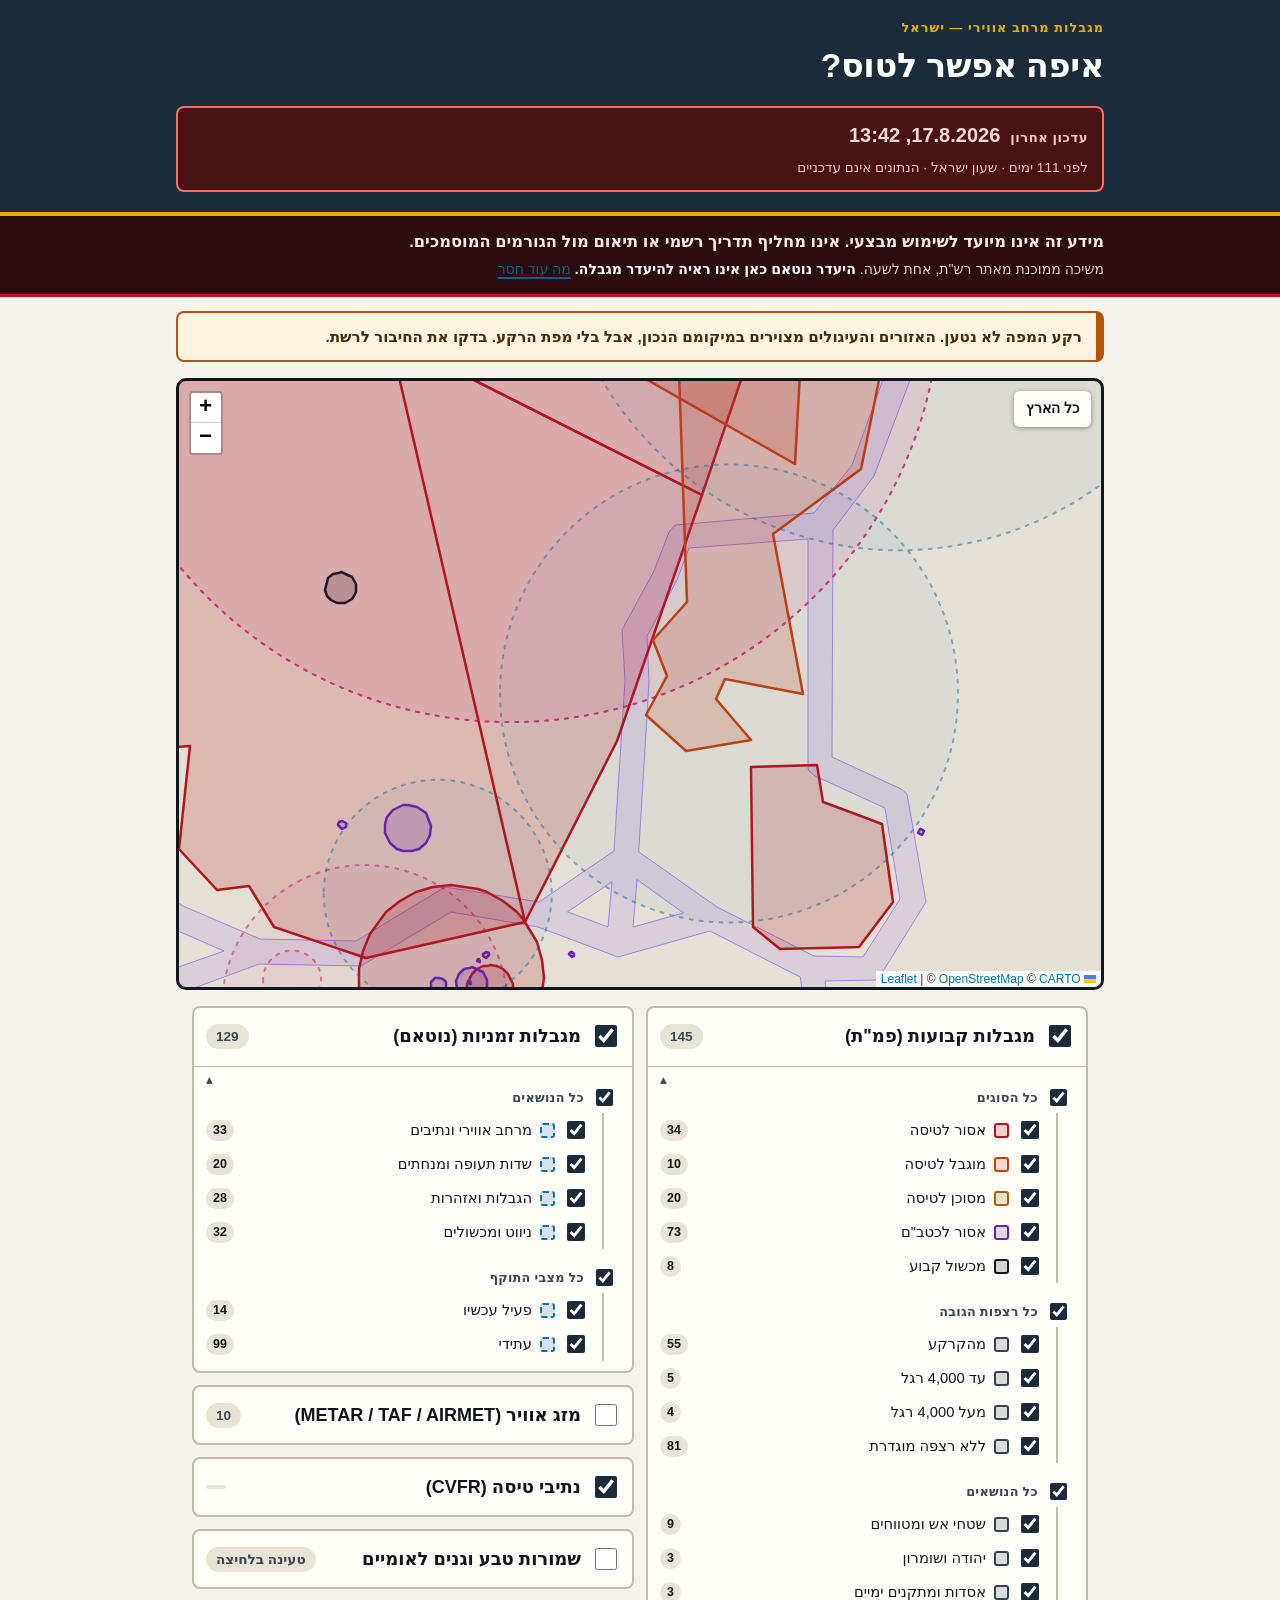
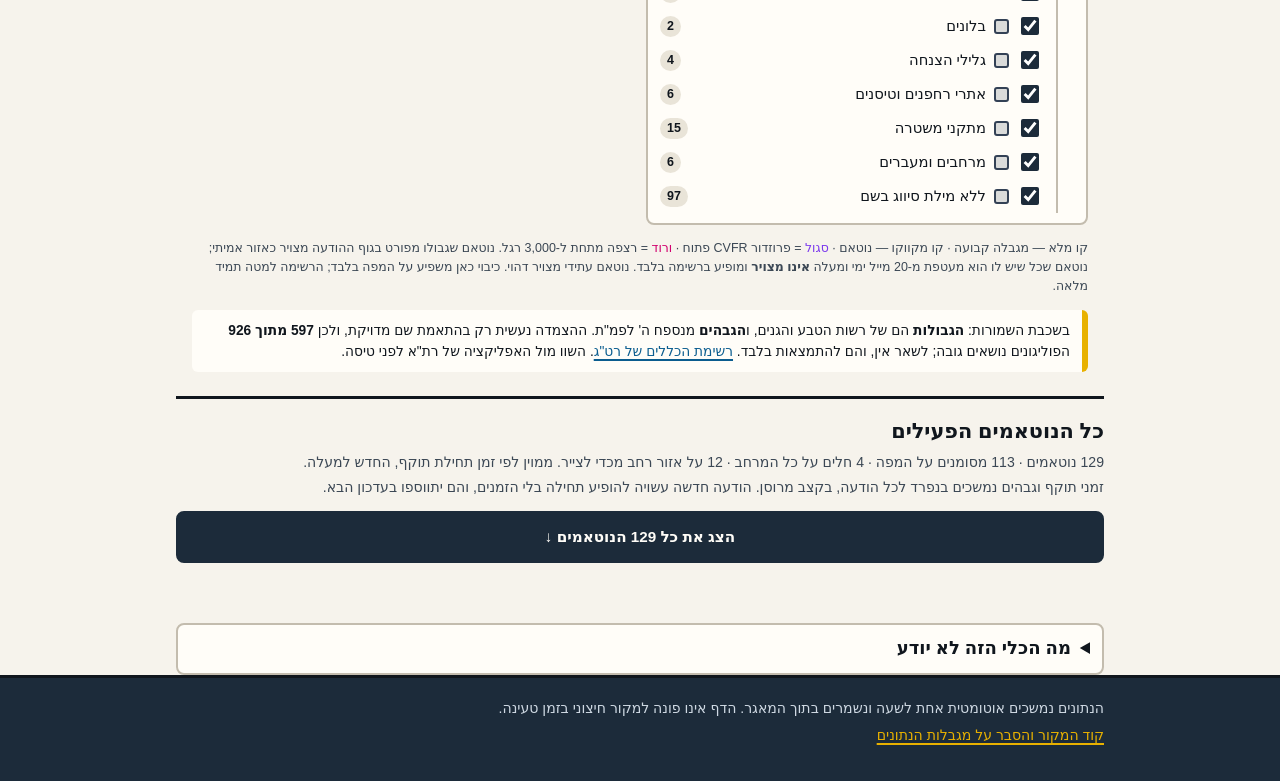
==== index.html @ 38a19cb6 "רשימות מקופלות, כותרת חדשה, ושני טורים מאוזנים בדסקטופ ## הרשימות מקופלות  129 כרטיסים דחפו את הערת " ====
<!DOCTYPE html>
<html lang="he" dir="rtl">
<head>
<meta charset="utf-8">
<meta name="viewport" content="width=device-width, initial-scale=1, viewport-fit=cover">
<meta name="description" content="מפת מגבלות מרחב אווירי בישראל — אזורים אסורים, מוגבלים ומסוכנים מתוך הפמ&quot;ת, ונוטאמים פעילים של מרחב תל אביב.">
<meta name="theme-color" content="#1c2b3a">
<title>מגבלות מרחב אווירי — ישראל</title>

<link rel="icon" href="data:image/svg+xml,%3Csvg xmlns='http://www.w3.org/2000/svg' viewBox='0 0 32 32'%3E%3Crect width='32' height='32' rx='6' fill='%231c2b3a'/%3E%3Ccircle cx='16' cy='16' r='9' fill='none' stroke='%23e8b100' stroke-width='2.5' stroke-dasharray='4 3'/%3E%3Ccircle cx='16' cy='16' r='2.5' fill='%23e8b100'/%3E%3C/svg%3E">

<!-- Leaflet מגיע מתוך המאגר ולא מ-CDN: כלי שדה לא צריך תלות ברשת צד־שלישי. -->
<link rel="stylesheet" href="assets/vendor/leaflet/leaflet.css">
<link rel="stylesheet" href="assets/style.css">
</head>
<body>

<header class="masthead">
  <div class="wrap">
    <p class="eyebrow">מגבלות מרחב אווירי — ישראל</p>
    <h1>איפה אפשר לטוס?</h1>

    <!-- חותמת הזמן היא הדבר הראשון שצריך להיקלט. אם היא ישנה, כל השאר חשוד. -->
    <div id="freshness" class="freshness freshness--loading" role="status" aria-live="polite">
      <span class="freshness__label">עדכון אחרון</span>
      <strong class="freshness__value" id="freshness-value">טוען…</strong>
      <span class="freshness__note" id="freshness-note"></span>
    </div>
  </div>
</header>

<!-- באנר NFOU — קבוע, לא נסגר, לא מתקפל. -->
<aside class="nfou" role="note">
  <div class="wrap">
    <p class="nfou__main">מידע זה אינו מיועד לשימוש מבצעי. אינו מחליף תדריך רשמי או תיאום מול הגורמים המוסמכים.</p>
    <!--
      הנוסח הקודם אמר "מקור צד־שלישי לא רשמי" ו"פעילות מקומית אינה
      מופצת בערוץ הבינלאומי". שניהם היו נכונים כשהמשיכה הייתה מאגרגטור
      זר, וכבר אינם: המקור הוא אתר המידע התעופתי של רש"ת עצמה, וההודעות
      המקומיות (סדרה C) הן רוב הפיד — 82 מתוך 128, כולל בועות מיקרולייט
      וכדורים פורחים. אזהרה שמתארת מצב שאינו קיים שוחקת את האמון בשאר.
      מה שנשאר נכון כתוב למטה, והמשפט האחרון חשוב מכולם.
    -->
    <p class="nfou__sub">משיכה ממוכנת מאתר רש"ת, אחת לשעה. <strong>היעדר נוטאם כאן אינו ראיה להיעדר מגבלה.</strong> <a href="#limits">מה עוד חסר</a></p>
  </div>
</aside>

<div id="alerts" class="wrap" role="alert"></div>

<main>
  <section class="map-section" aria-label="מפה">
    <div id="map"></div>

    <div class="map-tools wrap">
      <!--
        לוח בקרה בשתי רמות. הגרסה הקודמת שמה את מתגי השכבות בצד אחד
        ואת תגיות הסינון בצד שני, ושתיהן דיברו על אותם נתונים בלי
        לומר מי שייך למי. כאן כל שכבה היא קופסה שמכילה את הסינון
        שלה: מכבים שכבה שלמה בשורת הכותרת, או נכנסים פנימה ומדייקים.

        **הרשימה שמתחת למפה אינה מסוננת לעולם** — שום דבר כאן אינו
        מסתיר מידע, רק את ציורו על המפה.
      -->
      <div class="controls" id="controls" aria-label="שכבות וסינון"></div>

      <!--
        פער ידוע, ובכוונה כתוב על הדף ולא רק ב-README: האפליקציה של רת"א
        מציגה גם שמורות טבע וגנים לאומיים, והמפה כאן לא. הסיבה אינה
        שהם נשכחו — נספח ה' של פרק א-17 מונה אותם בשמם אבל **בלי שום
        קואורדינטה**, והפמ"ת מפנה לשכבות נפרדות של רט"ג ורת"א. לצייר
        אותם מהזיכרון היה אומר להמציא גבולות, וזה מסוכן יותר מלהודות
        שהם חסרים.
      -->
      <p class="gap-note">
        בשכבת השמורות: <strong>הגבולות</strong> הם של רשות הטבע והגנים,
        ו<strong>הגבהים</strong> מנספח ה' לפמ"ת. ההצמדה נעשית רק בהתאמת
        שם מדויקת, ולכן <strong>597 מתוך 926</strong> הפוליגונים נושאים
        גובה; לשאר אין, והם להתמצאות בלבד.
        <a href="data/ratag-terms.md">רשימת הכללים של רט"ג</a>.
        השוו מול האפליקציה של רת"א לפני טיסה.
      </p>
    </div>
  </section>

  <section class="wx-section wrap" id="weather-section" aria-labelledby="weather-heading" hidden>
    <div class="list-head">
      <h2 id="weather-heading">מזג אוויר</h2>
      <p class="list-sub" id="weather-sub"></p>
    </div>
    <details class="fold">
      <summary class="fold__button" id="weather-fold">הצג את כל הדיווחים</summary>
      <ul class="wx-list" id="weather-list"></ul>
    </details>
  </section>

  <section class="list-section wrap" aria-labelledby="list-heading">
    <div class="list-head">
      <h2 id="list-heading">כל הנוטאמים הפעילים</h2>
      <p class="list-sub" id="list-sub">כולל נוטאמים ללא מיקום גיאוגרפי. ממוין לפי זמן תחילת תוקף, החדש למעלה.</p>
      <!--
        זמני התוקף אינם ברשימה של רש"ת — הם נפתחים בכפתור ה-`+`, וזו
        בקשה נפרדת לכל הודעה. המשיכה עושה אותה בקצב מרוסן ושומרת מטמון,
        ולכן הודעה חדשה עשויה להופיע כמה שעות בלי זמנים. עדיף לומר את
        זה מאשר להשאיר "לא פורסם" מסתורי.
      -->
      <p class="list-sub">
        זמני תוקף וגבהים נמשכים בנפרד לכל הודעה, בקצב מרוסן. הודעה
        חדשה עשויה להופיע תחילה בלי הזמנים, והם יתווספו בעדכון הבא.
      </p>
    </div>
    <!--
      הרשימה מקופלת מאחורי כפתור אחד. היא עדיין **מלאה תמיד** — שום
      דבר כאן אינו מסנן — אבל 129 כרטיסים פתוחים דחפו את כל השאר
      אל מחוץ למסך.

      הכפתור נושא את המספר המלא בכוונה. "הצג עוד" לא היה אומר כמה
      יש, ומי שרואה שניים־שלושה עלול להסיק שזה הכול. במפת בטיחות
      זו בדיוק ההנחה המסוכנת.
    -->
    <details class="fold">
      <summary class="fold__button" id="notam-fold">הצג את כל הנוטאמים</summary>
      <ol class="notam-list" id="notam-list"></ol>
    </details>
  </section>
</main>

<!--
  הפירוט המלא של מגבלות הכלי. היה בבאנר עצמו והיה ארוך מדי — פסקה
  שאיש לא קורא אינה אזהרה. הבאנר נושא עכשיו את המשפט האחד שאסור
  לפספס, וכל השאר כאן, במרחק לחיצה.
-->
<section class="limits wrap" id="limits" aria-labelledby="limits-heading">
  <details>
    <summary id="limits-heading">מה הכלי הזה לא יודע</summary>
    <ul>
      <li><strong>המקור.</strong> אתר המידע התעופתי של רשות שדות התעופה. משיכה ממוכנת של דף אינטרנט, לא ממשק נתונים מוסמך ולא שירות תדריך.</li>
      <li><strong>הקצב.</strong> אחת לשעה. הודעה שפורסמה זה עתה עוד לא כאן.</li>
      <li><strong>שלמות ההודעה.</strong> זמני התוקף והגבהים נפתחים בבקשה נפרדת לכל הודעה ונמשכים בקצב מרוסן, ולכן הודעה חדשה עשויה להופיע תחילה בלי הזמנים.</li>
      <li><strong>מה שאינו נוטאם.</strong> לא כל מגבלה בשטח מתפרסמת כנוטאם — יש תיאומים מקומיים, פעילות צבאית והסדרים זמניים שאינם עוברים בערוץ הזה כלל.</li>
      <li><strong>מה שאינו מצויר.</strong> נוטאם שיש לו רק מעטפת רחבה, ונוטאם שחל על כל המרחב, אינם מצוירים על המפה. הם מופיעים ברשימה שמתחת, והיא מלאה תמיד.</li>
      <li><strong>שכבת הפמ"ת.</strong> תצלום של פרק א-17 בגרסה שחולצה, לא הזנה חיה.</li>
    </ul>
  </details>
</section>

<footer class="site-footer">
  <div class="wrap">
    <p>הנתונים נמשכים אוטומטית אחת לשעה ונשמרים בתוך המאגר. הדף אינו פונה למקור חיצוני בזמן טעינה.</p>
    <p><a href="https://github.com/nadaval56/airspace">קוד המקור והסבר על מגבלות הנתונים</a></p>
  </div>
</footer>

<script src="assets/vendor/leaflet/leaflet.js"></script>
<script src="assets/app.js"></script>
</body>
</html>
---- assets/vendor/leaflet/leaflet.css ----
/* required styles */

.leaflet-pane,
.leaflet-tile,
.leaflet-marker-icon,
.leaflet-marker-shadow,
.leaflet-tile-container,
.leaflet-pane > svg,
.leaflet-pane > canvas,
.leaflet-zoom-box,
.leaflet-image-layer,
.leaflet-layer {
	position: absolute;
	left: 0;
	top: 0;
	}
.leaflet-container {
	overflow: hidden;
	}
.leaflet-tile,
.leaflet-marker-icon,
.leaflet-marker-shadow {
	-webkit-user-select: none;
	   -moz-user-select: none;
	        user-select: none;
	  -webkit-user-drag: none;
	}
/* Prevents IE11 from highlighting tiles in blue */
.leaflet-tile::selection {
	background: transparent;
}
/* Safari renders non-retina tile on retina better with this, but Chrome is worse */
.leaflet-safari .leaflet-tile {
	image-rendering: -webkit-optimize-contrast;
	}
/* hack that prevents hw layers "stretching" when loading new tiles */
.leaflet-safari .leaflet-tile-container {
	width: 1600px;
	height: 1600px;
	-webkit-transform-origin: 0 0;
	}
.leaflet-marker-icon,
.leaflet-marker-shadow {
	display: block;
	}
/* .leaflet-container svg: reset svg max-width decleration shipped in Joomla! (joomla.org) 3.x */
/* .leaflet-container img: map is broken in FF if you have max-width: 100% on tiles */
.leaflet-container .leaflet-overlay-pane svg {
	max-width: none !important;
	max-height: none !important;
	}
.leaflet-container .leaflet-marker-pane img,
.leaflet-container .leaflet-shadow-pane img,
.leaflet-container .leaflet-tile-pane img,
.leaflet-container img.leaflet-image-layer,
.leaflet-container .leaflet-tile {
	max-width: none !important;
	max-height: none !important;
	width: auto;
	padding: 0;
	}

.leaflet-container img.leaflet-tile {
	/* See: https://bugs.chromium.org/p/chromium/issues/detail?id=600120 */
	mix-blend-mode: plus-lighter;
}

.leaflet-container.leaflet-touch-zoom {
	-ms-touch-action: pan-x pan-y;
	touch-action: pan-x pan-y;
	}
.leaflet-container.leaflet-touch-drag {
	-ms-touch-action: pinch-zoom;
	/* Fallback for FF which doesn't support pinch-zoom */
	touch-action: none;
	touch-action: pinch-zoom;
}
.leaflet-container.leaflet-touch-drag.leaflet-touch-zoom {
	-ms-touch-action: none;
	touch-action: none;
}
.leaflet-container {
	-webkit-tap-highlight-color: transparent;
}
.leaflet-container a {
	-webkit-tap-highlight-color: rgba(51, 181, 229, 0.4);
}
.leaflet-tile {
	filter: inherit;
	visibility: hidden;
	}
.leaflet-tile-loaded {
	visibility: inherit;
	}
.leaflet-zoom-box {
	width: 0;
	height: 0;
	-moz-box-sizing: border-box;
	     box-sizing: border-box;
	z-index: 800;
	}
/* workaround for https://bugzilla.mozilla.org/show_bug.cgi?id=888319 */
.leaflet-overlay-pane svg {
	-moz-user-select: none;
	}

.leaflet-pane         { z-index: 400; }

.leaflet-tile-pane    { z-index: 200; }
.leaflet-overlay-pane { z-index: 400; }
.leaflet-shadow-pane  { z-index: 500; }
.leaflet-marker-pane  { z-index: 600; }
.leaflet-tooltip-pane   { z-index: 650; }
.leaflet-popup-pane   { z-index: 700; }

.leaflet-map-pane canvas { z-index: 100; }
.leaflet-map-pane svg    { z-index: 200; }

.leaflet-vml-shape {
	width: 1px;
	height: 1px;
	}
.lvml {
	behavior: url(#default#VML);
	display: inline-block;
	position: absolute;
	}


/* control positioning */

.leaflet-control {
	position: relative;
	z-index: 800;
	pointer-events: visiblePainted; /* IE 9-10 doesn't have auto */
	pointer-events: auto;
	}
.leaflet-top,
.leaflet-bottom {
	position: absolute;
	z-index: 1000;
	pointer-events: none;
	}
.leaflet-top {
	top: 0;
	}
.leaflet-right {
	right: 0;
	}
.leaflet-bottom {
	bottom: 0;
	}
.leaflet-left {
	left: 0;
	}
.leaflet-control {
	float: left;
	clear: both;
	}
.leaflet-right .leaflet-control {
	float: right;
	}
.leaflet-top .leaflet-control {
	margin-top: 10px;
	}
.leaflet-bottom .leaflet-control {
	margin-bottom: 10px;
	}
.leaflet-left .leaflet-control {
	margin-left: 10px;
	}
.leaflet-right .leaflet-control {
	margin-right: 10px;
	}


/* zoom and fade animations */

.leaflet-fade-anim .leaflet-popup {
	opacity: 0;
	-webkit-transition: opacity 0.2s linear;
	   -moz-transition: opacity 0.2s linear;
	        transition: opacity 0.2s linear;
	}
.leaflet-fade-anim .leaflet-map-pane .leaflet-popup {
	opacity: 1;
	}
.leaflet-zoom-animated {
	-webkit-transform-origin: 0 0;
	    -ms-transform-origin: 0 0;
	        transform-origin: 0 0;
	}
svg.leaflet-zoom-animated {
	will-change: transform;
}

.leaflet-zoom-anim .leaflet-zoom-animated {
	-webkit-transition: -webkit-transform 0.25s cubic-bezier(0,0,0.25,1);
	   -moz-transition:    -moz-transform 0.25s cubic-bezier(0,0,0.25,1);
	        transition:         transform 0.25s cubic-bezier(0,0,0.25,1);
	}
.leaflet-zoom-anim .leaflet-tile,
.leaflet-pan-anim .leaflet-tile {
	-webkit-transition: none;
	   -moz-transition: none;
	        transition: none;
	}

.leaflet-zoom-anim .leaflet-zoom-hide {
	visibility: hidden;
	}


/* cursors */

.leaflet-interactive {
	cursor: pointer;
	}
.leaflet-grab {
	cursor: -webkit-grab;
	cursor:    -moz-grab;
	cursor:         grab;
	}
.leaflet-crosshair,
.leaflet-crosshair .leaflet-interactive {
	cursor: crosshair;
	}
.leaflet-popup-pane,
.leaflet-control {
	cursor: auto;
	}
.leaflet-dragging .leaflet-grab,
.leaflet-dragging .leaflet-grab .leaflet-interactive,
.leaflet-dragging .leaflet-marker-draggable {
	cursor: move;
	cursor: -webkit-grabbing;
	cursor:    -moz-grabbing;
	cursor:         grabbing;
	}

/* marker & overlays interactivity */
.leaflet-marker-icon,
.leaflet-marker-shadow,
.leaflet-image-layer,
.leaflet-pane > svg path,
.leaflet-tile-container {
	pointer-events: none;
	}

.leaflet-marker-icon.leaflet-interactive,
.leaflet-image-layer.leaflet-interactive,
.leaflet-pane > svg path.leaflet-interactive,
svg.leaflet-image-layer.leaflet-interactive path {
	pointer-events: visiblePainted; /* IE 9-10 doesn't have auto */
	pointer-events: auto;
	}

/* visual tweaks */

.leaflet-container {
	background: #ddd;
	outline-offset: 1px;
	}
.leaflet-container a {
	color: #0078A8;
	}
.leaflet-zoom-box {
	border: 2px dotted #38f;
	background: rgba(255,255,255,0.5);
	}


/* general typography */
.leaflet-container {
	font-family: "Helvetica Neue", Arial, Helvetica, sans-serif;
	font-size: 12px;
	font-size: 0.75rem;
	line-height: 1.5;
	}


/* general toolbar styles */

.leaflet-bar {
	box-shadow: 0 1px 5px rgba(0,0,0,0.65);
	border-radius: 4px;
	}
.leaflet-bar a {
	background-color: #fff;
	border-bottom: 1px solid #ccc;
	width: 26px;
	height: 26px;
	line-height: 26px;
	display: block;
	text-align: center;
	text-decoration: none;
	color: black;
	}
.leaflet-bar a,
.leaflet-control-layers-toggle {
	background-position: 50% 50%;
	background-repeat: no-repeat;
	display: block;
	}
.leaflet-bar a:hover,
.leaflet-bar a:focus {
	background-color: #f4f4f4;
	}
.leaflet-bar a:first-child {
	border-top-left-radius: 4px;
	border-top-right-radius: 4px;
	}
.leaflet-bar a:last-child {
	border-bottom-left-radius: 4px;
	border-bottom-right-radius: 4px;
	border-bottom: none;
	}
.leaflet-bar a.leaflet-disabled {
	cursor: default;
	background-color: #f4f4f4;
	color: #bbb;
	}

.leaflet-touch .leaflet-bar a {
	width: 30px;
	height: 30px;
	line-height: 30px;
	}
.leaflet-touch .leaflet-bar a:first-child {
	border-top-left-radius: 2px;
	border-top-right-radius: 2px;
	}
.leaflet-touch .leaflet-bar a:last-child {
	border-bottom-left-radius: 2px;
	border-bottom-right-radius: 2px;
	}

/* zoom control */

.leaflet-control-zoom-in,
.leaflet-control-zoom-out {
	font: bold 18px 'Lucida Console', Monaco, monospace;
	text-indent: 1px;
	}

.leaflet-touch .leaflet-control-zoom-in, .leaflet-touch .leaflet-control-zoom-out  {
	font-size: 22px;
	}


/* layers control */

.leaflet-control-layers {
	box-shadow: 0 1px 5px rgba(0,0,0,0.4);
	background: #fff;
	border-radius: 5px;
	}
.leaflet-control-layers-toggle {
	background-image: url(images/layers.png);
	width: 36px;
	height: 36px;
	}
.leaflet-retina .leaflet-control-layers-toggle {
	background-image: url(images/layers-2x.png);
	background-size: 26px 26px;
	}
.leaflet-touch .leaflet-control-layers-toggle {
	width: 44px;
	height: 44px;
	}
.leaflet-control-layers .leaflet-control-layers-list,
.leaflet-control-layers-expanded .leaflet-control-layers-toggle {
	display: none;
	}
.leaflet-control-layers-expanded .leaflet-control-layers-list {
	display: block;
	position: relative;
	}
.leaflet-control-layers-expanded {
	padding: 6px 10px 6px 6px;
	color: #333;
	background: #fff;
	}
.leaflet-control-layers-scrollbar {
	overflow-y: scroll;
	overflow-x: hidden;
	padding-right: 5px;
	}
.leaflet-control-layers-selector {
	margin-top: 2px;
	position: relative;
	top: 1px;
	}
.leaflet-control-layers label {
	display: block;
	font-size: 13px;
	font-size: 1.08333em;
	}
.leaflet-control-layers-separator {
	height: 0;
	border-top: 1px solid #ddd;
	margin: 5px -10px 5px -6px;
	}

/* Default icon URLs */
.leaflet-default-icon-path { /* used only in path-guessing heuristic, see L.Icon.Default */
	background-image: url(images/marker-icon.png);
	}


/* attribution and scale controls */

.leaflet-container .leaflet-control-attribution {
	background: #fff;
	background: rgba(255, 255, 255, 0.8);
	margin: 0;
	}
.leaflet-control-attribution,
.leaflet-control-scale-line {
	padding: 0 5px;
	color: #333;
	line-height: 1.4;
	}
.leaflet-control-attribution a {
	text-decoration: none;
	}
.leaflet-control-attribution a:hover,
.leaflet-control-attribution a:focus {
	text-decoration: underline;
	}
.leaflet-attribution-flag {
	display: inline !important;
	vertical-align: baseline !important;
	width: 1em;
	height: 0.6669em;
	}
.leaflet-left .leaflet-control-scale {
	margin-left: 5px;
	}
.leaflet-bottom .leaflet-control-scale {
	margin-bottom: 5px;
	}
.leaflet-control-scale-line {
	border: 2px solid #777;
	border-top: none;
	line-height: 1.1;
	padding: 2px 5px 1px;
	white-space: nowrap;
	-moz-box-sizing: border-box;
	     box-sizing: border-box;
	background: rgba(255, 255, 255, 0.8);
	text-shadow: 1px 1px #fff;
	}
.leaflet-control-scale-line:not(:first-child) {
	border-top: 2px solid #777;
	border-bottom: none;
	margin-top: -2px;
	}
.leaflet-control-scale-line:not(:first-child):not(:last-child) {
	border-bottom: 2px solid #777;
	}

.leaflet-touch .leaflet-control-attribution,
.leaflet-touch .leaflet-control-layers,
.leaflet-touch .leaflet-bar {
	box-shadow: none;
	}
.leaflet-touch .leaflet-control-layers,
.leaflet-touch .leaflet-bar {
	border: 2px solid rgba(0,0,0,0.2);
	background-clip: padding-box;
	}


/* popup */

.leaflet-popup {
	position: absolute;
	text-align: center;
	margin-bottom: 20px;
	}
.leaflet-popup-content-wrapper {
	padding: 1px;
	text-align: left;
	border-radius: 12px;
	}
.leaflet-popup-content {
	margin: 13px 24px 13px 20px;
	line-height: 1.3;
	font-size: 13px;
	font-size: 1.08333em;
	min-height: 1px;
	}
.leaflet-popup-content p {
	margin: 17px 0;
	margin: 1.3em 0;
	}
.leaflet-popup-tip-container {
	width: 40px;
	height: 20px;
	position: absolute;
	left: 50%;
	margin-top: -1px;
	margin-left: -20px;
	overflow: hidden;
	pointer-events: none;
	}
.leaflet-popup-tip {
	width: 17px;
	height: 17px;
	padding: 1px;

	margin: -10px auto 0;
	pointer-events: auto;

	-webkit-transform: rotate(45deg);
	   -moz-transform: rotate(45deg);
	    -ms-transform: rotate(45deg);
	        transform: rotate(45deg);
	}
.leaflet-popup-content-wrapper,
.leaflet-popup-tip {
	background: white;
	color: #333;
	box-shadow: 0 3px 14px rgba(0,0,0,0.4);
	}
.leaflet-container a.leaflet-popup-close-button {
	position: absolute;
	top: 0;
	right: 0;
	border: none;
	text-align: center;
	width: 24px;
	height: 24px;
	font: 16px/24px Tahoma, Verdana, sans-serif;
	color: #757575;
	text-decoration: none;
	background: transparent;
	}
.leaflet-container a.leaflet-popup-close-button:hover,
.leaflet-container a.leaflet-popup-close-button:focus {
	color: #585858;
	}
.leaflet-popup-scrolled {
	overflow: auto;
	}

.leaflet-oldie .leaflet-popup-content-wrapper {
	-ms-zoom: 1;
	}
.leaflet-oldie .leaflet-popup-tip {
	width: 24px;
	margin: 0 auto;

	-ms-filter: "progid:DXImageTransform.Microsoft.Matrix(M11=0.70710678, M12=0.70710678, M21=-0.70710678, M22=0.70710678)";
	filter: progid:DXImageTransform.Microsoft.Matrix(M11=0.70710678, M12=0.70710678, M21=-0.70710678, M22=0.70710678);
	}

.leaflet-oldie .leaflet-control-zoom,
.leaflet-oldie .leaflet-control-layers,
.leaflet-oldie .leaflet-popup-content-wrapper,
.leaflet-oldie .leaflet-popup-tip {
	border: 1px solid #999;
	}


/* div icon */

.leaflet-div-icon {
	background: #fff;
	border: 1px solid #666;
	}


/* Tooltip */
/* Base styles for the element that has a tooltip */
.leaflet-tooltip {
	position: absolute;
	padding: 6px;
	background-color: #fff;
	border: 1px solid #fff;
	border-radius: 3px;
	color: #222;
	white-space: nowrap;
	-webkit-user-select: none;
	-moz-user-select: none;
	-ms-user-select: none;
	user-select: none;
	pointer-events: none;
	box-shadow: 0 1px 3px rgba(0,0,0,0.4);
	}
.leaflet-tooltip.leaflet-interactive {
	cursor: pointer;
	pointer-events: auto;
	}
.leaflet-tooltip-top:before,
.leaflet-tooltip-bottom:before,
.leaflet-tooltip-left:before,
.leaflet-tooltip-right:before {
	position: absolute;
	pointer-events: none;
	border: 6px solid transparent;
	background: transparent;
	content: "";
	}

/* Directions */

.leaflet-tooltip-bottom {
	margin-top: 6px;
}
.leaflet-tooltip-top {
	margin-top: -6px;
}
.leaflet-tooltip-bottom:before,
.leaflet-tooltip-top:before {
	left: 50%;
	margin-left: -6px;
	}
.leaflet-tooltip-top:before {
	bottom: 0;
	margin-bottom: -12px;
	border-top-color: #fff;
	}
.leaflet-tooltip-bottom:before {
	top: 0;
	margin-top: -12px;
	margin-left: -6px;
	border-bottom-color: #fff;
	}
.leaflet-tooltip-left {
	margin-left: -6px;
}
.leaflet-tooltip-right {
	margin-left: 6px;
}
.leaflet-tooltip-left:before,
.leaflet-tooltip-right:before {
	top: 50%;
	margin-top: -6px;
	}
.leaflet-tooltip-left:before {
	right: 0;
	margin-right: -12px;
	border-left-color: #fff;
	}
.leaflet-tooltip-right:before {
	left: 0;
	margin-left: -12px;
	border-right-color: #fff;
	}

/* Printing */

@media print {
	/* Prevent printers from removing background-images of controls. */
	.leaflet-control {
		-webkit-print-color-adjust: exact;
		print-color-adjust: exact;
		}
	}
---- assets/style.css ----
/* ---------------------------------------------------------------------------
   מגבלות מרחב אווירי — ישראל
   כיוון עיצובי: מפה אווירית בשמש. ניגודיות גבוהה, מסגרות עבות במקום צללים
   עדינים, טיפוגרפיה כבדה. שום טקסט אפור־בהיר, שום גוון פסטל — הדף נקרא
   בטלפון בחוץ באמצע היום.
   מובייל־פירסט, RTL.
--------------------------------------------------------------------------- */

:root {
  --ink:        #10161d;
  --ink-soft:   #3b4754;
  --paper:      #f6f3ec;   /* נייר חם — פחות סנוור מלבן טהור */
  --paper-2:    #fffdf8;
  --navy:       #1c2b3a;
  --navy-2:     #26394c;
  --rule:       #c3bcae;
  --rule-hard:  #10161d;

  --amber:      #e8b100;
  --alert:      #b3151b;
  --alert-bg:   #fdecec;

  /* צבעי שכבות — נבחרו להיות מובחנים גם בשמש וגם בעיוורון צבעים אדום/ירוק */
  --z-prohibited: #b3151b;   /* אסור */
  --z-restricted: #c2410c;   /* מוגבל */
  --z-danger:     #a16207;   /* מסוכן */
  --z-uav:        #6b21a8;   /* אסור לכטב"ם */
  --z-other:      #334155;

  --n-low:        #d1006e;   /* נוטאם שרצפתו מתחת ל-3,000 רגל */
  --n-high:       #0f6fa8;   /* נוטאם גבוה */

  --tap: 44px;
}

* { box-sizing: border-box; }

html { -webkit-text-size-adjust: 100%; }

body {
  margin: 0;
  background: var(--paper);
  color: var(--ink);
  font-family: "Segoe UI", "Noto Sans Hebrew", "Arial Hebrew", Arial, system-ui, sans-serif;
  font-size: 17px;
  line-height: 1.55;
  -webkit-font-smoothing: antialiased;
}

.wrap {
  width: 100%;
  max-width: 960px;
  margin-inline: auto;
  padding-inline: 16px;
}

a { color: #0b5d8f; text-decoration-thickness: 2px; text-underline-offset: 3px; }
a:focus-visible, button:focus-visible, input:focus-visible, summary:focus-visible {
  outline: 3px solid var(--amber);
  outline-offset: 2px;
}

/* --- כותרת ------------------------------------------------------------ */

.masthead {
  background: var(--navy);
  color: var(--paper-2);
  padding: 18px 0 20px;
  border-bottom: 4px solid var(--amber);
}

.eyebrow {
  margin: 0;
  font-size: 0.8rem;
  font-weight: 700;
  letter-spacing: 0.08em;
  text-transform: uppercase;
  color: var(--amber);
}

.masthead h1 {
  margin: 2px 0 14px;
  font-size: 1.7rem;
  font-weight: 800;
  letter-spacing: -0.01em;
}

/* חותמת הזמן — בגודל שאי אפשר לפספס */
.freshness {
  display: flex;
  flex-wrap: wrap;
  align-items: baseline;
  gap: 6px 10px;
  padding: 12px 14px;
  border-radius: 8px;
  background: var(--navy-2);
  border: 2px solid rgba(255, 255, 255, 0.16);
}

.freshness__label {
  font-size: 0.82rem;
  font-weight: 700;
  letter-spacing: 0.04em;
  color: #b9c6d4;
}

.freshness__value {
  font-size: 1.25rem;
  font-weight: 800;
  font-variant-numeric: tabular-nums;
  color: #fff;
}

.freshness__note {
  flex-basis: 100%;
  font-size: 0.85rem;
  color: #cfd9e3;
}

.freshness--stale {
  background: #4a1113;
  border-color: #ff6b6b;
}
.freshness--stale .freshness__value { color: #ffd9d9; }
.freshness--stale .freshness__label,
.freshness--stale .freshness__note { color: #ffc2c2; }

/* --- באנר NFOU -------------------------------------------------------- */

.nfou {
  background: #2b0b0d;
  color: #ffe9e9;
  border-bottom: 3px solid var(--alert);
  padding: 14px 0;
}

.nfou__main {
  margin: 0 0 6px;
  font-size: 1.02rem;
  font-weight: 800;
  line-height: 1.4;
}

.nfou__sub {
  margin: 0;
  font-size: 0.88rem;
  line-height: 1.5;
  color: #f3c9c9;
}

.nfou__sub strong { color: #fff; }

/* --- התראות ----------------------------------------------------------- */

#alerts:empty { display: none; }

.alert {
  margin: 14px 0 0;
  padding: 12px 14px;
  border-radius: 8px;
  border: 2px solid var(--alert);
  border-inline-start-width: 8px;
  background: var(--alert-bg);
  color: #4a0c0f;
  font-weight: 600;
  font-size: 0.95rem;
}

.alert--warn {
  border-color: #b45309;
  background: #fef4e2;
  color: #4a2c04;
}

/* --- מפה -------------------------------------------------------------- */

.map-section { margin-top: 16px; }

#map {
  height: 62vh;
  min-height: 340px;
  background: #e4e0d6;
  border-block: 3px solid var(--rule-hard);
}

.map-tools {
  display: flex;
  flex-direction: column;
  gap: 14px;
  padding-block: 16px;
}

.switch__count {
  font-variant-numeric: tabular-nums;
  font-size: 0.85rem;
  font-weight: 800;
  color: var(--ink-soft);
  background: #e9e4d8;
  border-radius: 999px;
  padding: 2px 10px;
}

/*
  לוח בקרה בשתי רמות: קופסה לכל שכבה, ובתוכה צירי הסינון שלה.

  בדסקטופ הקופסאות יושבות זו לצד זו — ברוחב 1440 טור אחד היה יוצר
  מגדל ארוך ומיותר. במובייל הן נערמות, וזה הסדר הנכון שם.
*/
.controls {
  display: grid;
  gap: 12px;
}

.controls__col {
  display: flex;
  flex-direction: column;
  gap: 12px;
  min-width: 0;
}

@media (min-width: 800px) {
  .controls { grid-template-columns: 1fr 1fr; align-items: start; }
}

/* המקרא מתאר את כל השכבות, ולכן הוא שורה שלמה ולא תא לצד קופסה. */
.controls > .legend__note { grid-column: 1 / -1; margin-top: 2px; }

.ctl {
  border: 2px solid var(--rule);
  border-radius: 8px;
  background: var(--paper-2);
}

.ctl--flat { padding: 6px 12px; }

.ctl__head {
  list-style: none;
  cursor: pointer;
  padding: 6px 12px;
  border-radius: 6px;
}

.ctl__head::-webkit-details-marker { display: none; }

/* חץ הקיפול בקצה השורה, נפרד מתיבת הסימון כדי שלא יתחרו על האצבע. */
.ctl__head::after {
  content: "▾";
  float: inline-end;
  font-size: 0.85rem;
  color: var(--ink-soft);
  line-height: var(--tap);
}

.ctl[open] > .ctl__head::after { content: "▴"; }

.ctl__switch {
  display: flex;
  align-items: center;
  gap: 10px;
  min-height: var(--tap);
}

.ctl__switch input {
  width: 22px;
  height: 22px;
  accent-color: var(--navy);
  flex: none;
  cursor: pointer;
}

.ctl__label { flex: 1; font-weight: 700; }

.ctl__body {
  padding: 2px 12px 10px;
  border-top: 1px solid var(--rule);
  margin-top: 2px;
}

/*
  הרשימה המוזחת.

  ההזחה אינה קישוט: היא מה שאומר לעין שהתיבות האלה שייכות לתיבה
  שמעליהן. הקו האנכי מחזק את זה — ב-RTL הוא יושב בצד ההתחלה, כלומר
  מימין, והרשימה נדחפת ממנו שמאלה.
*/
/*
  הרמה האמצעית — הציר. הוא תיבת סימון ולא כותרת, ולכן הוא צריך
  להיראות כמו הורה: מעט מוזח מהשכבה, ומעט פחות מוזח מהערכים שתחתיו.
*/
.axis { margin-top: 12px; }

.axis__head {
  display: flex;
  align-items: center;
  gap: 8px;
  min-height: 32px;
  cursor: pointer;
  padding-inline-start: 4px;
}

.axis__head input {
  width: 17px;
  height: 17px;
  accent-color: var(--navy);
  flex: none;
  cursor: pointer;
}

.axis__label {
  font-size: 0.8rem;
  font-weight: 800;
  letter-spacing: 0.02em;
  color: var(--ink-soft);
}

.axis__head:has(input:not(:checked):not(:indeterminate)) .axis__label {
  text-decoration: line-through;
}

.sub {
  list-style: none;
  margin: 0;
  padding: 0;
  padding-inline-start: 14px;
  border-inline-start: 2px solid var(--rule);
  margin-inline-start: 16px;
}

.sub__item {
  display: flex;
  align-items: center;
  gap: 8px;
  min-height: 34px;
  cursor: pointer;
  font-size: 0.92rem;
}

.sub__item input {
  width: 18px;
  height: 18px;
  accent-color: var(--navy);
  flex: none;
  cursor: pointer;
}

/* אותו ריבוע צבע שהיה בתגית — הוא מה שמקשר בין השורה לבין מה
   שמצויר על המפה, ובלעדיו הרשימה היא טקסט בלבד. */
.sub__swatch {
  width: 15px;
  height: 15px;
  flex: none;
  border-radius: 3px;
  border: 2px solid var(--swatch);
  background: color-mix(in srgb, var(--swatch) 18%, transparent);
}

.sub__swatch--dashed { border-style: dashed; }

.sub__label { flex: 1; min-width: 0; }

/* שורה מכובה נשארת קריאה — קו חוצה, כי בשמש הבדלי בהירות נעלמים. */
.sub__item:has(input:not(:checked)) .sub__label {
  color: var(--ink-soft);
  text-decoration: line-through;
}

.sub__item:has(input:not(:checked)) .sub__swatch { background: transparent; }

.sub__count {
  font-variant-numeric: tabular-nums;
  font-size: 0.78rem;
  font-weight: 800;
  padding: 1px 7px;
  border-radius: 999px;
  background: #e9e4d8;
  color: var(--ink);
}

.legend {
  display: flex;
  flex-direction: column;
  gap: 10px;
}

.legend__group {
  display: flex;
  flex-wrap: wrap;
  align-items: center;
  gap: 6px 8px;
}

.legend__title {
  width: 100%;
  font-size: 0.74rem;
  font-weight: 800;
  letter-spacing: 0.04em;
  color: var(--ink-soft, #55637a);
  text-transform: none;
}

/* פער ידוע במפה. לא אזהרה אדומה — אזהרה שלישית ברציפות מאבדת את כוחה —
   אבל גם לא הערת שוליים אפורה שאיש לא קורא. */
.gap-note {
  margin: 12px 0 0;
  padding: 10px 12px;
  font-size: 0.86rem;
  line-height: 1.55;
  color: var(--ink);
  background: var(--paper-2);
  border-inline-start: 6px solid var(--amber);
  border-radius: 6px;
}

/* פריט המקרא הוא כפתור: הצבע מסביר, המספר מכמת, הלחיצה מכבה.
   מטרה גדולה מספיק לאצבע בשטח, גם עם כפפה. */
.legend__item {
  display: flex;
  align-items: center;
  gap: 7px;
  min-height: 38px;
  padding: 4px 10px 4px 8px;
  font: inherit;
  font-size: 0.86rem;
  font-weight: 700;
  color: var(--swatch);
  background: var(--paper-2);
  border: 2px solid var(--rule);
  border-radius: 999px;
  cursor: pointer;
}

.legend__item:hover { border-color: var(--swatch); }

.legend__item:focus-visible {
  outline: 3px solid var(--amber);
  outline-offset: 2px;
}

/* כבוי — ניטרלי ודהוי, אבל עדיין קריא. קו חוצה כדי שהמצב יהיה ברור
   גם בשמש ישירה, שבה הבדלי בהירות נעלמים. */
.legend__item[aria-pressed="false"] {
  color: var(--ink-soft, #55637a);
  background: transparent;
  opacity: 0.65;
}

.legend__item[aria-pressed="false"] .legend__label { text-decoration: line-through; }
.legend__item[aria-pressed="false"] .legend__swatch { background: transparent; }

.legend__label { color: var(--ink); }
.legend__item[aria-pressed="false"] .legend__label { color: var(--ink-soft, #55637a); }

.legend__count {
  font-variant-numeric: tabular-nums;
  font-size: 0.78rem;
  font-weight: 800;
  padding: 1px 7px;
  border-radius: 999px;
  background: var(--rule);
  color: var(--ink);
}

.legend__note {
  margin: 0;
  font-size: 0.78rem;
  line-height: 1.5;
  color: var(--ink-soft, #55637a);
}

.legend__swatch {
  width: 22px;
  height: 14px;
  border-radius: 3px;
  flex: none;
  border: 2px solid currentColor;
  background: color-mix(in srgb, currentColor 20%, transparent);
}

.legend__swatch--dashed { border-style: dashed; background: transparent !important; }

/* --- חלונית מידע על המפה --------------------------------------------- */

.leaflet-popup-content-wrapper {
  border-radius: 8px;
  border: 2px solid var(--rule-hard);
  background: var(--paper-2);
}

.leaflet-popup-content {
  margin: 12px 14px;
  font-size: 0.95rem;
  line-height: 1.5;
  direction: rtl;
  text-align: right;
  max-height: 55vh;
  overflow-y: auto;
}

/* --- כרטיס נוטאם (משותף למפה ולרשימה) -------------------------------- */

.card__id {
  font-family: ui-monospace, "SFMono-Regular", Menlo, Consolas, monospace;
  font-size: 1.05rem;
  font-weight: 800;
  letter-spacing: 0.02em;
}

.card__title {
  margin: 4px 0 8px;
  font-size: 1rem;
  font-weight: 700;
  color: var(--ink-soft);
}

.badges {
  display: flex;
  flex-wrap: wrap;
  gap: 6px;
  margin: 8px 0;
}

.badge {
  font-size: 0.76rem;
  font-weight: 800;
  padding: 3px 9px;
  border-radius: 999px;
  border: 2px solid currentColor;
  white-space: nowrap;
}

.badge--low   { color: var(--n-low); background: #ffe9f4; }
.badge--high  { color: var(--n-high); background: #e4f1f9; }
.badge--fir   { color: #7c2d12; background: #fdece0; }
.badge--nogeo { color: #3f3f46; background: #ececec; }
.badge--admin { color: #3f3f46; background: #ececec; }
.badge--perm  { color: #14532d; background: #e3f4e8; }
.badge--est   { color: #713f12; background: #fdf3d7; }
.badge--cancel{ color: #7f1d1d; background: #fde8e8; }

.kv {
  margin: 8px 0 0;
  display: grid;
  grid-template-columns: auto 1fr;
  gap: 3px 12px;
  font-size: 0.9rem;
}

.kv dt { font-weight: 800; color: var(--ink-soft); }
.kv dd { margin: 0; font-variant-numeric: tabular-nums; }

.card__text {
  margin: 10px 0 0;
  padding: 10px 12px;
  background: #efeade;
  border-inline-start: 4px solid var(--navy);
  border-radius: 0 6px 6px 0;
  font-size: 0.93rem;
  line-height: 1.5;
  white-space: pre-wrap;
  word-break: break-word;
  /* טקסט הנוטאם באנגלית — נכפה כיוון כדי שלא יישבר בתצוגת RTL */
  direction: ltr;
  text-align: left;
}

.raw {
  margin-top: 10px;
  border: 2px solid var(--rule);
  border-radius: 6px;
  background: var(--paper);
}

.raw > summary {
  padding: 9px 12px;
  min-height: var(--tap);
  display: flex;
  align-items: center;
  font-size: 0.85rem;
  font-weight: 800;
  cursor: pointer;
  color: var(--ink-soft);
}

.raw pre {
  margin: 0;
  padding: 0 12px 12px;
  font-family: ui-monospace, "SFMono-Regular", Menlo, Consolas, monospace;
  font-size: 0.78rem;
  line-height: 1.45;
  white-space: pre-wrap;
  word-break: break-word;
  direction: ltr;
  text-align: left;
}

/* --- רשימה ------------------------------------------------------------ */

.list-section { padding-block: 8px 32px; }

.list-head { border-top: 3px solid var(--rule-hard); padding-top: 16px; }

.list-head h2 {
  margin: 0;
  font-size: 1.3rem;
  font-weight: 800;
}

.list-sub {
  margin: 4px 0 0;
  font-size: 0.88rem;
  color: var(--ink-soft);
}

.notam-list {
  list-style: none;
  margin: 16px 0 0;
  padding: 0;
  display: flex;
  flex-direction: column;
  gap: 14px;
}

.notam-card {
  padding: 14px;
  background: var(--paper-2);
  border: 2px solid var(--rule);
  border-radius: 8px;
  /* פס צד בצבע הסיווג — סורקים את הרשימה בעין, לא קוראים אותה */
  border-inline-start: 8px solid var(--z-other);
  scroll-margin-top: 12px;
}

.notam-card--low   { border-inline-start-color: var(--n-low); }
.notam-card--high  { border-inline-start-color: var(--n-high); }
.notam-card--admin { border-inline-start-color: #9ca3af; background: #f2f0ea; }

/*
  כרטיס מקופל.

  128 כרטיסים פתוחים הפכו את הדף לגלילה בלי סוף, ובשביל למצוא הודעה
  אחת היה צריך לעבור על כולן. הקיפול הוא ויזואלי בלבד — כל הפריטים
  ברשימה, בסדר מלא — ומה שנשאר גלוי מספיק כדי לסרוק: מזהה, נושא,
  ותגיות המצב.

  `<details>` מקורי ולא ג'אווהסקריפט: עובד בלי טעינה, נגיש למקלדת
  ולקורא מסך, ו-Ctrl+F של הדפדפן מוצא גם בתוך כרטיס סגור.
*/
.notam-card__head {
  display: flex;
  flex-wrap: wrap;
  align-items: baseline;
  justify-content: space-between;
  gap: 6px 10px;
  cursor: pointer;
  /* המשולש של הדפדפן קטן מכדי להיות מטרה באצבע; החץ שלנו במקומו. */
  list-style: none;
  padding-inline-end: 26px;
  position: relative;
  min-height: var(--tap);
}

.notam-card__head::-webkit-details-marker { display: none; }

.notam-card__head::after {
  content: "▾";
  position: absolute;
  inset-inline-end: 0;
  top: 2px;
  font-size: 0.9rem;
  color: var(--ink-soft);
  transition: transform 0.15s ease;
}

.notam-card__fold[open] > .notam-card__head::after { transform: rotate(180deg); }

.notam-card__lead {
  display: flex;
  flex-wrap: wrap;
  align-items: baseline;
  gap: 4px 10px;
  min-width: 0;
}

.notam-card__subject {
  font-size: 0.9rem;
  font-weight: 700;
  color: var(--ink-soft);
}

/* בכותרת מוצגות התגיות בלבד, קטנות יותר — הן הסימן שמאפשר להחליט
   בלי לפתוח. הגוף מציג אותן שוב בגודל מלא? לא: הוא מדלג עליהן. */
.badges--summary {
  margin: 0;
  gap: 4px;
}

.badges--summary .badge { font-size: 0.7rem; }

/* הסבר בשפה רגילה למונח המקצועי שמעליו. */
.card__gloss {
  margin: -4px 0 8px;
  font-size: 0.86rem;
  line-height: 1.5;
  color: var(--ink-soft);
}

.locate {
  min-height: 36px;
  padding: 6px 12px;
  font: inherit;
  font-size: 0.83rem;
  font-weight: 800;
  color: var(--paper-2);
  background: var(--navy);
  border: 2px solid var(--navy);
  border-radius: 6px;
  cursor: pointer;
}

.locate:hover { background: var(--navy-2); }

.empty {
  padding: 24px 16px;
  text-align: center;
  font-weight: 700;
  color: var(--ink-soft);
  border: 2px dashed var(--rule);
  border-radius: 8px;
}

/* --- תחתית ------------------------------------------------------------ */

.site-footer {
  border-top: 3px solid var(--rule-hard);
  background: var(--navy);
  color: #cfd9e3;
  padding: 20px 0 28px;
  font-size: 0.88rem;
}

.site-footer p { margin: 0 0 6px; }
.site-footer a { color: var(--amber); }

/* --- מסכים גדולים ------------------------------------------------------ */

@media (min-width: 720px) {
  body { font-size: 18px; }
  .masthead h1 { font-size: 2.1rem; }
  #map { height: 68vh; }
  /* לוח הבקרה מסדר את עצמו ב-grid, ולכן `map-tools` נשאר טור פשוט:
     הלוח, ואז הערת הפער מתחתיו. */
  .gap-note { margin-top: 0; }
  #map { border-radius: 10px; border: 3px solid var(--rule-hard); }
  .map-section { padding-inline: 16px; max-width: 960px; margin-inline: auto; }
}

@media (prefers-reduced-motion: reduce) {
  * { animation: none !important; transition: none !important; }
}

/* --- כפתור חזרה לתצוגה הארצית --------------------------------------- */

.view-switch {
  display: flex;
  flex-direction: column;
  gap: 2px;
  box-shadow: 0 1px 5px rgba(0, 0, 0, 0.4);
  border-radius: 6px;
  overflow: hidden;
}

.view-switch button {
  min-height: 36px;
  padding: 6px 12px;
  font: inherit;
  font-size: 0.85rem;
  font-weight: 800;
  color: var(--ink);
  background: var(--paper-2);
  border: none;
  border-bottom: 2px solid var(--rule);
  cursor: pointer;
  white-space: nowrap;
}

.view-switch button:last-child { border-bottom: none; }
.view-switch button:hover { background: var(--amber); }

/* --- מזג אוויר --------------------------------------------------------- */

.wx-section { padding-block: 8px 24px; }

.wx-list {
  list-style: none;
  margin: 16px 0 0;
  padding: 0;
  display: flex;
  flex-direction: column;
  gap: 10px;
}

.wx-card {
  padding: 12px 14px;
  background: var(--paper-2);
  border: 2px solid var(--rule);
  border-radius: 8px;
  border-inline-start: 8px solid #0f6fa8;
}

.wx-card--taf { border-inline-start-color: #7c3aed; }

/* דיווח שיש לו אזור מצויר על המפה — אותו גוון כמו הפוליגון. */
.wx-card--area { border-inline-start-color: #0f766e; }
.wx-card__kind--area { color: #0f766e; background: #e0f2f0; }

.wx-card__head {
  display: flex;
  flex-wrap: wrap;
  align-items: baseline;
  gap: 8px;
  cursor: pointer;
  list-style: none;
  padding-inline-end: 26px;
  position: relative;
  min-height: 34px;
}

.wx-card__head::-webkit-details-marker { display: none; }

.wx-card__head::after {
  content: "▾";
  position: absolute;
  inset-inline-end: 0;
  top: 2px;
  font-size: 0.9rem;
  color: var(--ink-soft);
  transition: transform 0.15s ease;
}

.wx-card__fold[open] > .wx-card__head::after { transform: rotate(180deg); }

.wx-card__fold > .wx-card__text { margin-top: 6px; }

.wx-card__station {
  font-family: ui-monospace, "SFMono-Regular", Menlo, Consolas, monospace;
  font-size: 1.02rem;
  font-weight: 800;
}

.wx-card__kind {
  font-size: 0.74rem;
  font-weight: 800;
  padding: 2px 8px;
  border-radius: 999px;
  border: 2px solid currentColor;
  color: #0f6fa8;
  background: #e4f1f9;
}

.wx-card--taf .wx-card__kind { color: #7c3aed; background: #f1e9fd; }

.wx-card__text {
  margin: 0;
  font-size: 0.92rem;
  line-height: 1.5;
  white-space: pre-wrap;
  word-break: break-word;
  /* הדיווחים באנגלית — כופים כיוון כדי שלא יישברו בתצוגת RTL */
  direction: ltr;
  text-align: left;
}

.badge--trunc { color: #92400e; background: #fef3c7; }

/* --- חלונית מפה קומפקטית ---------------------------------------------- */
/* הגרסה הראשונה הציגה כאן את הכרטיס המלא והוא חנק את המפה. */

.popup { font-size: 0.9rem; }

.popup__subject {
  margin: 3px 0 6px;
  font-size: 0.88rem;
  font-weight: 700;
  color: var(--ink-soft);
}

.kv--tight {
  gap: 2px 8px;
  font-size: 0.84rem;
  margin: 6px 0 0;
}

.popup__jump {
  margin-top: 10px;
  width: 100%;
  min-height: 38px;
  padding: 7px 10px;
  font: inherit;
  font-size: 0.85rem;
  font-weight: 800;
  color: var(--paper-2);
  background: var(--navy);
  border: 2px solid var(--navy);
  border-radius: 6px;
  cursor: pointer;
}

.popup__jump:hover { background: var(--navy-2); }

/* הבהוב קצר על הכרטיס שאליו קפצנו, כדי שהעין תמצא אותו */
/* הבהוב הכרטיס שקפצנו אליו — נוטאם או דיווח מזג אוויר, אותו סימון. */
.notam-card--found {
  outline: 4px solid var(--amber);
  outline-offset: 3px;
}

/* ייחוס ותנאי שימוש בתוך חלונית — קטן, אבל תמיד נוכח. סעיף 7 ברשימת
   הכללים של רט"ג מחייב שהתנאים יתלוו למידע, לא שיהיו קבורים ב-README. */
.popup__terms {
  margin: 8px 0 0;
  padding-top: 7px;
  border-top: 1px solid var(--rule);
  font-size: 0.74rem;
  line-height: 1.45;
  color: var(--ink-soft);
}

/*
  הבהרת מעטפת. העיגול הגדול אינו צורת ההגבלה, וזו אזהרה על **קריאה
  שגויה של המפה** ולא על סכנה — לכן ענבר ולא אדום.
*/
.popup__envelope {
  margin: 8px 0 0;
  padding: 6px 8px;
  border-inline-start: 3px solid #b45309;
  background: #fffbeb;
  border-radius: 3px;
  font-size: 0.74rem;
  line-height: 1.45;
  color: #78350f;
}

/* תווית תחנת מזג אוויר — קטנה, קבועה, ולא חוסמת. */
.wx-tip {
  background: var(--paper);
  border: 2px solid #0f766e;
  border-radius: 5px;
  padding: 1px 5px;
  font-size: 0.68rem;
  font-weight: 800;
  font-family: ui-monospace, Menlo, Consolas, monospace;
  color: #0f766e;
  box-shadow: none;
}
.wx-tip::before { display: none; }

/* נוטאם שטרם נכנס לתוקף. אפור ולא אדום — הוא אינו סכנה עכשיו,
   רק מידע שכדאי לדעת שאינו רלוונטי לרגע הזה. */
.badge--future {
  color: var(--ink-soft);
  border-color: var(--ink-soft);
  background: var(--paper-2);
}

/* --- מגבלות הכלי ------------------------------------------------------ */

/*
  הפירוט המלא. היה בבאנר עצמו והיה ארוך מדי — פסקה שאיש לא קורא אינה
  אזהרה. הבאנר נושא את המשפט האחד שאסור לפספס; הפירוט כאן, פתוח
  בלחיצה, ומקושר משם.
*/
.limits { margin: 28px auto 0; }

.limits summary {
  font-weight: 800;
  cursor: pointer;
  padding: 10px 12px;
  border: 2px solid var(--rule);
  border-radius: 8px;
  background: var(--paper-2);
}

.limits[open] summary,
.limits details[open] summary { border-radius: 8px 8px 0 0; }

.limits ul {
  margin: 0;
  padding: 12px 32px 14px 16px;
  border: 2px solid var(--rule);
  border-top: none;
  border-radius: 0 0 8px 8px;
  background: var(--paper-2);
  font-size: 0.92rem;
  line-height: 1.6;
}

.limits li + li { margin-top: 7px; }


/* --- קיפול רשימה ------------------------------------------------------ */

/*
  הרשימות המלאות מקופלות מאחורי כפתור אחד. הן עדיין מלאות תמיד —
  שום דבר כאן אינו מסנן — אבל 129 כרטיסים דחפו את כל השאר אל מחוץ
  למסך, וכדי לראות את הערת השוליים היה צריך לגלול על פני כולם.
*/
.fold { margin-top: 12px; }

.fold__button {
  display: block;
  list-style: none;
  cursor: pointer;
  padding: 12px 16px;
  border: 2px solid var(--navy);
  border-radius: 8px;
  background: var(--navy);
  color: var(--paper-2);
  font-weight: 800;
  font-size: 0.95rem;
  text-align: center;
}

.fold__button::-webkit-details-marker { display: none; }

.fold__button::after { content: " ↓"; }
.fold[open] > .fold__button::after { content: " ↑"; }

.fold__button:hover { background: var(--navy-2); }

.fold[open] > .fold__button { margin-bottom: 12px; }
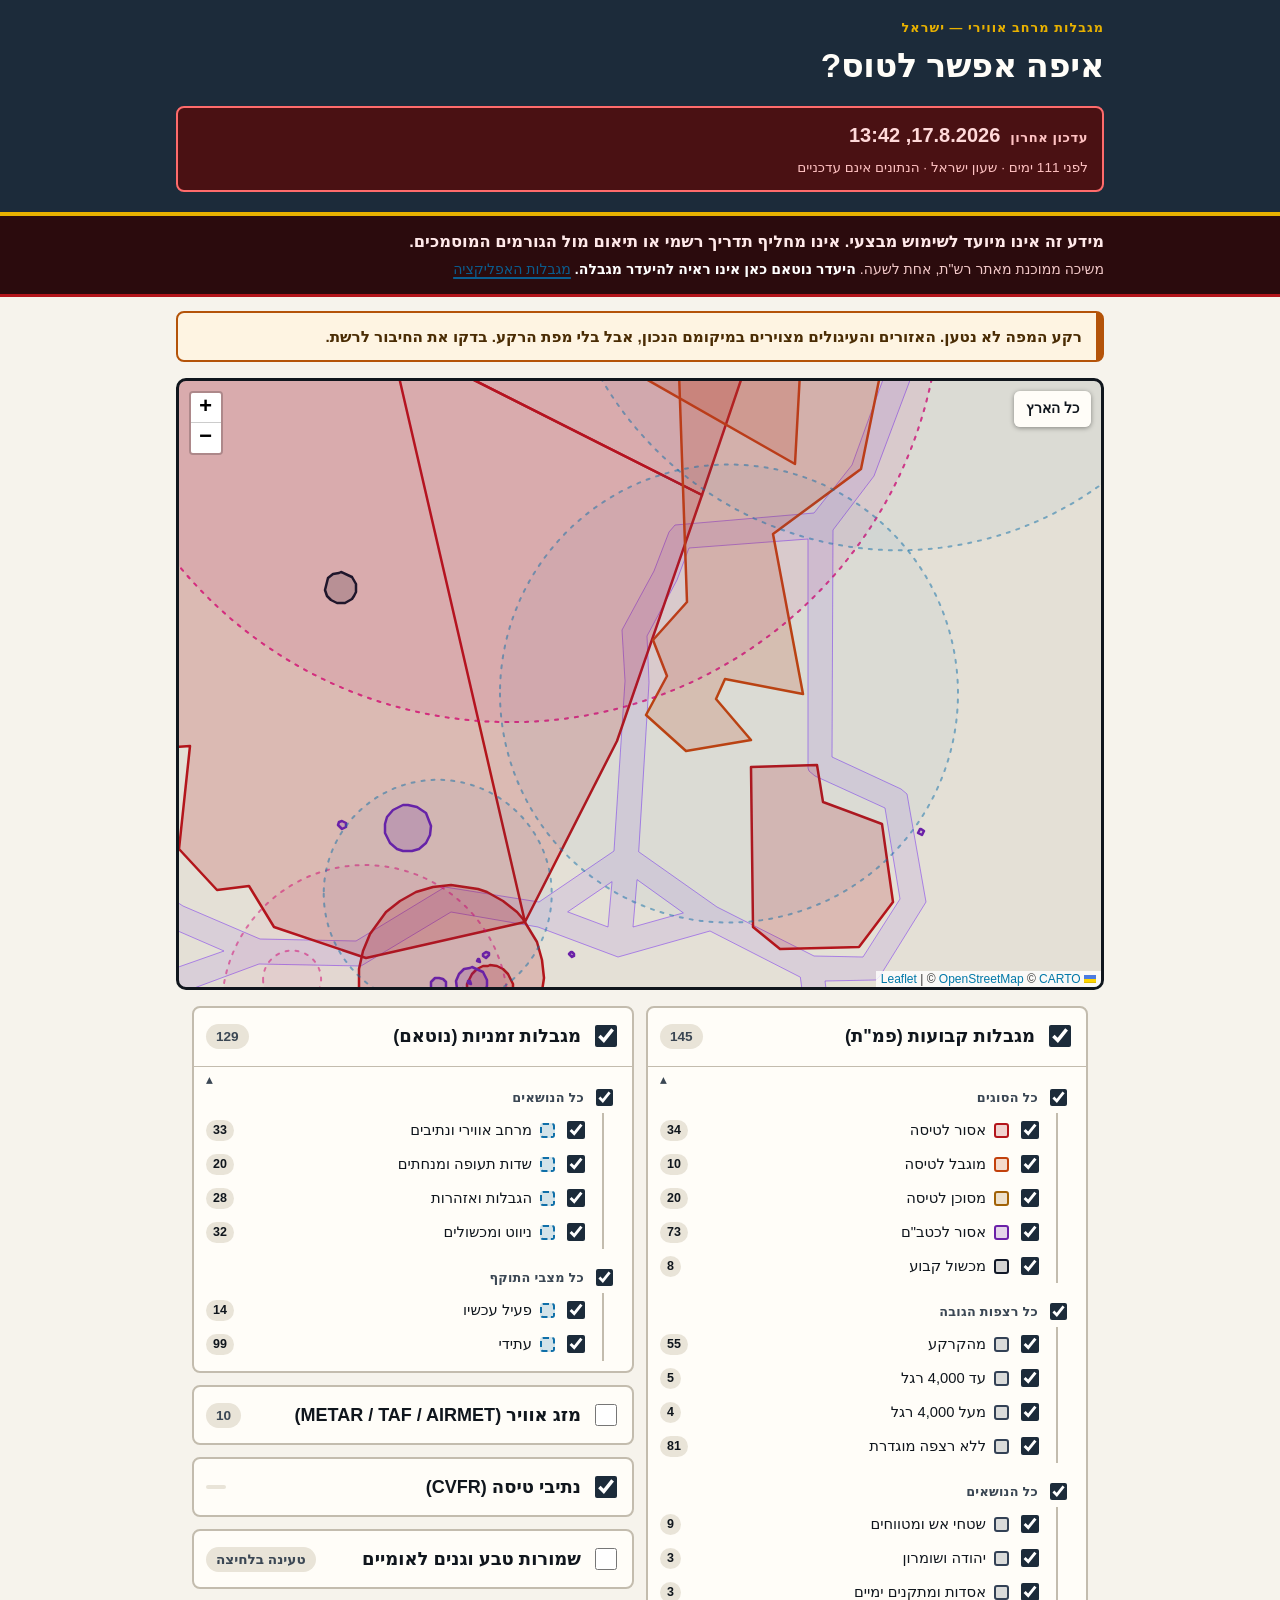
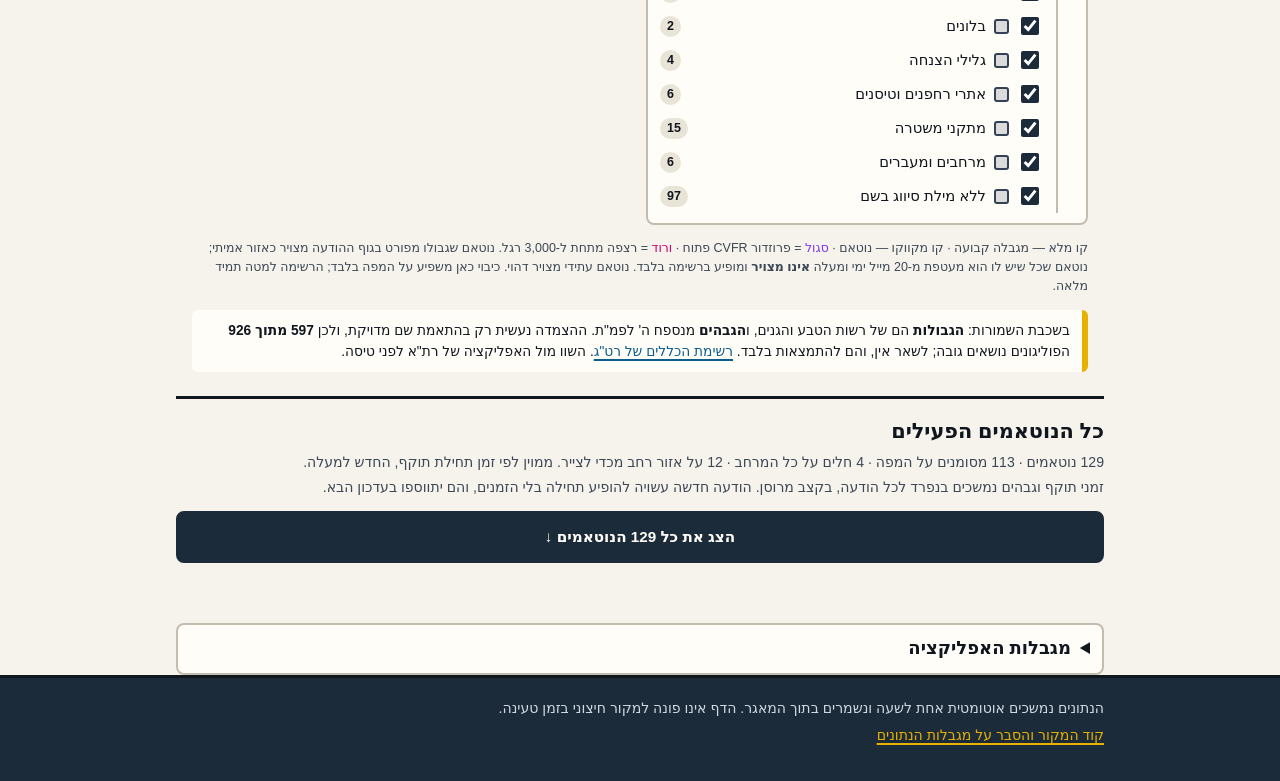
==== commit 7f8f7f08: ""מגבלות האפליקציה", ו-README שמדביק את הקוד הכותרת "מה הכלי הזה לא יודע" הוחלפה ב"מגבלות האפליקציה"," ====
--- a/index.html
+++ b/index.html
@@ -41,7 +41,7 @@
       וכדורים פורחים. אזהרה שמתארת מצב שאינו קיים שוחקת את האמון בשאר.
       מה שנשאר נכון כתוב למטה, והמשפט האחרון חשוב מכולם.
     -->
-    <p class="nfou__sub">משיכה ממוכנת מאתר רש"ת, אחת לשעה. <strong>היעדר נוטאם כאן אינו ראיה להיעדר מגבלה.</strong> <a href="#limits">מה עוד חסר</a></p>
+    <p class="nfou__sub">משיכה ממוכנת מאתר רש"ת, אחת לשעה. <strong>היעדר נוטאם כאן אינו ראיה להיעדר מגבלה.</strong> <a href="#limits">מגבלות האפליקציה</a></p>
   </div>
 </aside>
 
@@ -131,7 +131,7 @@
 -->
 <section class="limits wrap" id="limits" aria-labelledby="limits-heading">
   <details>
-    <summary id="limits-heading">מה הכלי הזה לא יודע</summary>
+    <summary id="limits-heading">מגבלות האפליקציה</summary>
     <ul>
       <li><strong>המקור.</strong> אתר המידע התעופתי של רשות שדות התעופה. משיכה ממוכנת של דף אינטרנט, לא ממשק נתונים מוסמך ולא שירות תדריך.</li>
       <li><strong>הקצב.</strong> אחת לשעה. הודעה שפורסמה זה עתה עוד לא כאן.</li>
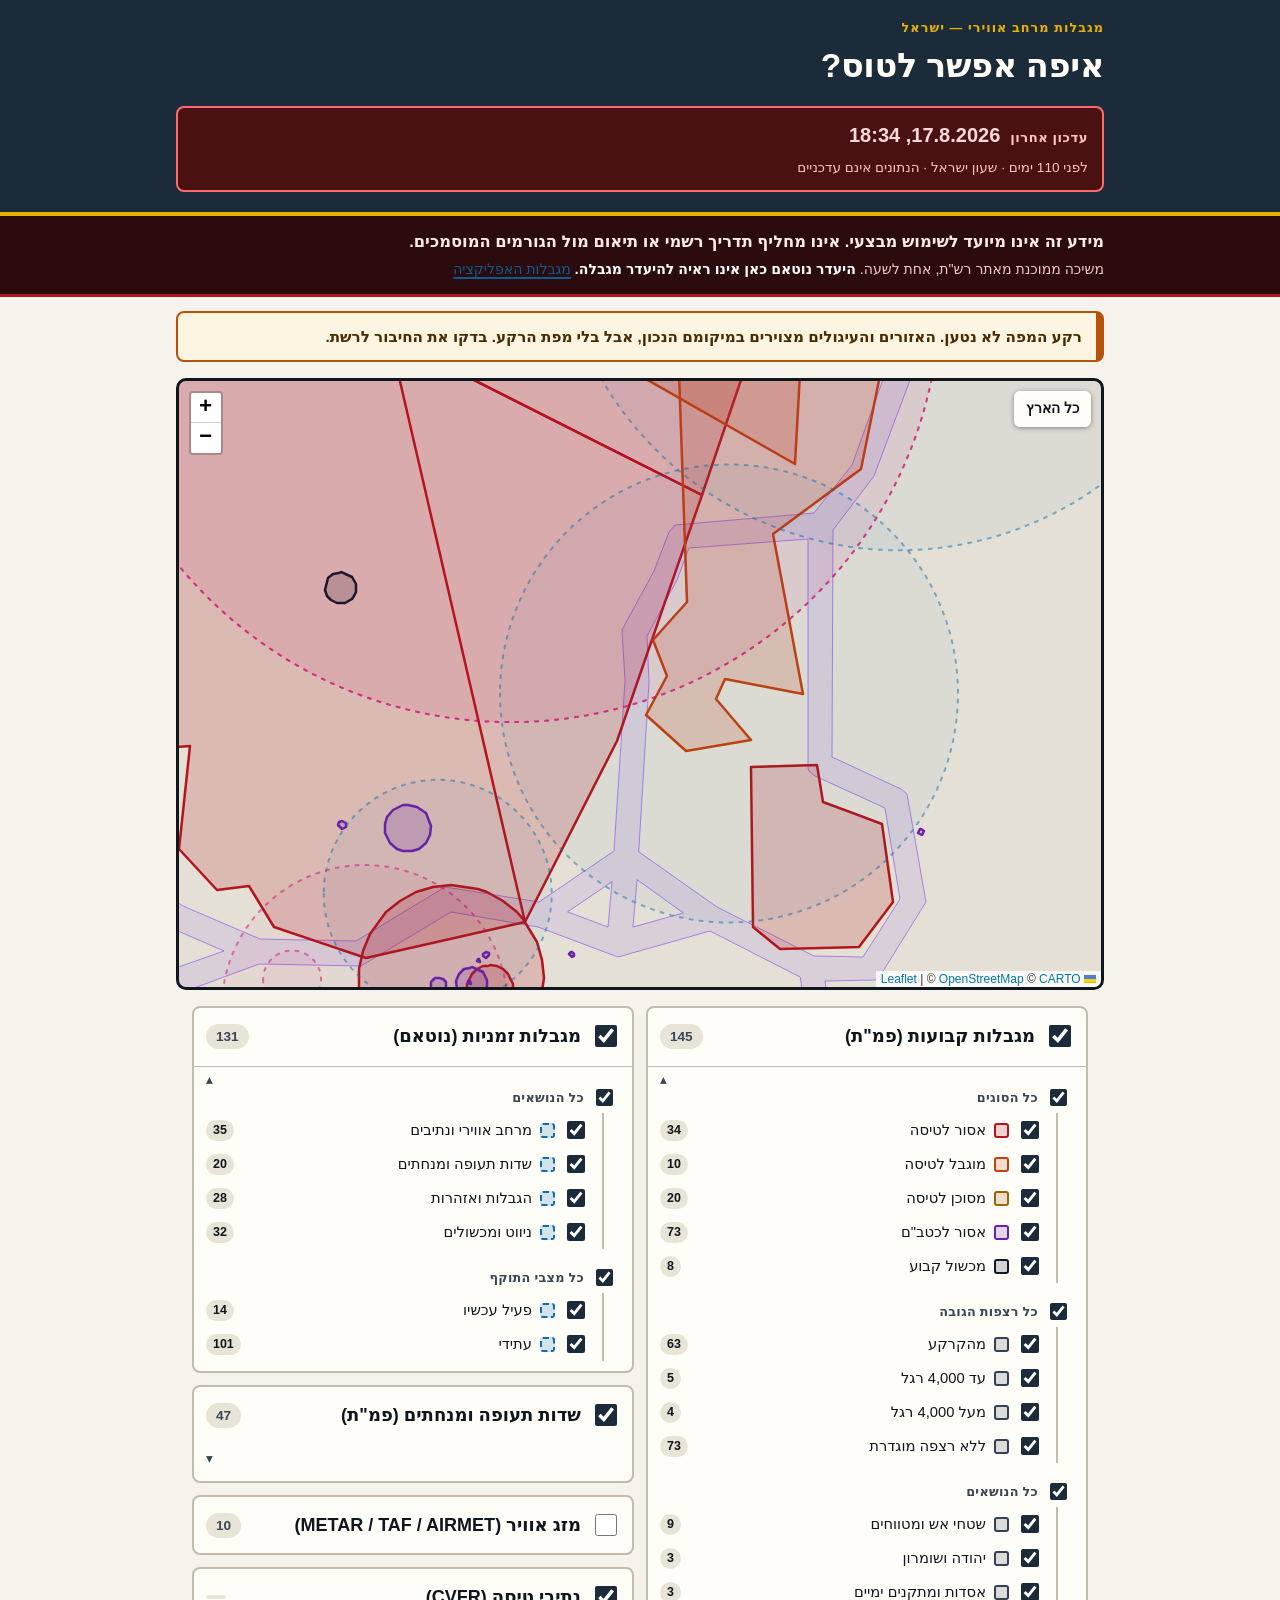
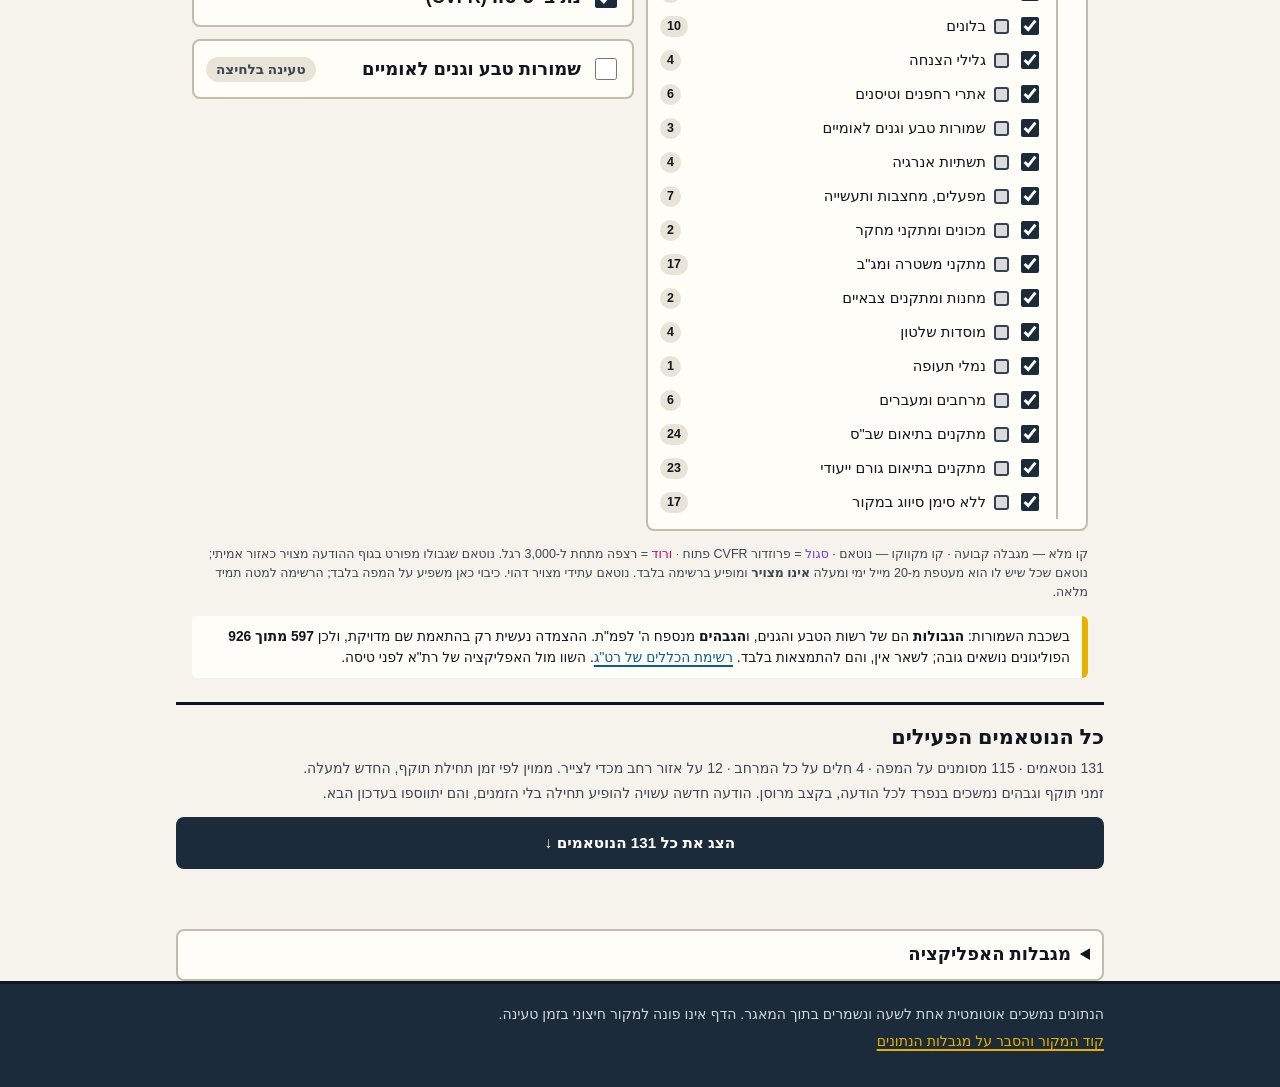
==== commit 3fce896a: "שכבת שדות תעופה, מנחתים ומשטחי מסוקים — מפרקי ד', ה' ו-ו' השכבה לא הייתה קיימת. מה שכן היה: 24 נקודו" ====
--- a/index.html
+++ b/index.html
@@ -139,6 +139,7 @@
       <li><strong>מה שאינו נוטאם.</strong> לא כל מגבלה בשטח מתפרסמת כנוטאם — יש תיאומים מקומיים, פעילות צבאית והסדרים זמניים שאינם עוברים בערוץ הזה כלל.</li>
       <li><strong>מה שאינו מצויר.</strong> נוטאם שיש לו רק מעטפת רחבה, ונוטאם שחל על כל המרחב, אינם מצוירים על המפה. הם מופיעים ברשימה שמתחת, והיא מלאה תמיד.</li>
       <li><strong>שכבת הפמ"ת.</strong> תצלום של פרק א-17 בגרסה שחולצה, לא הזנה חיה.</li>
+      <li><strong>שדות תעופה ומנחתים.</strong> נקודת הציון המרכזית (ARP) שבפרקים ד', ה' ו-ו' — <strong>נקודה, לא גבול</strong>. אזור השדה מתואר בפמ"ת במילים ("בצפון שדרות משה דיין"), ולכן הוא מצויר רק בשישה מנחתים שבהם המקור נותן רדיוס מפורש. גובה שאינו קריא במקור אינו מוצג.</li>
     </ul>
   </details>
 </section>
--- a/assets/style.css
+++ b/assets/style.css
@@ -940,6 +940,61 @@
   color: #78350f;
 }
 
+/* --- סמלי שדות תעופה, מנחתים ומשטחי מסוקים ---------------------------- */
+
+/*
+  תג עגול עם צללית: מטוס למסלול, מסוק למשטח מסוקים. הצבע הוא דיו הדף
+  ולא אחד מצבעי המגבלות — שדה תעופה אינו הגבלה, והוא לא צריך להיקרא
+  כמו אזור אסור.
+
+  מלא = שדה תעופה או משטח מסוקים מוסדר; חלול = מנחת. ההבדל הוא
+  בעובי הנוכחות הוויזואלית, שמקבילה לסדר הגודל של השדה.
+*/
+.field-pin {
+  display: flex;
+  align-items: center;
+  justify-content: center;
+  width: 100%;
+  height: 100%;
+  border: 2px solid var(--pin);
+  border-radius: 50%;
+  background: var(--paper-2);
+  color: var(--pin);
+  box-shadow: 0 1px 3px rgb(16 22 29 / 35%);
+}
+
+.field-pin svg {
+  width: 68%;
+  height: 68%;
+  fill: currentColor;
+  stroke: none;
+}
+
+/*
+  צורה שהצהירה על עובי קו היא **קו** ולא שטח מלא. בלי החוק הזה ה-fill
+  שב-CSS גובר על fill="none" שבתוך ה-SVG (כלל CSS גובר על תכונת
+  מצגת), והכנפיים של המסוק נמלאו — סמל שנראה כמו כתם.
+*/
+.field-pin svg [stroke-width] {
+  fill: none;
+  stroke: currentColor;
+  stroke-linecap: round;
+}
+
+.field-pin--solid {
+  background: var(--pin);
+  color: var(--paper-2);
+}
+
+/* מנחת חקלאי ונקודת ייחוס — תג קטן יותר וקו דק יותר. הם קיימים
+   במקור, אבל מסלול עפר או קוד בלי שם אינם שדה תעופה. */
+.field-pin--agricultural,
+.field-pin--reference {
+  border-width: 1.5px;
+}
+
+.field-pin--reference svg { width: 78%; height: 78%; }
+
 /* תווית תחנת מזג אוויר — קטנה, קבועה, ולא חוסמת. */
 .wx-tip {
   background: var(--paper);
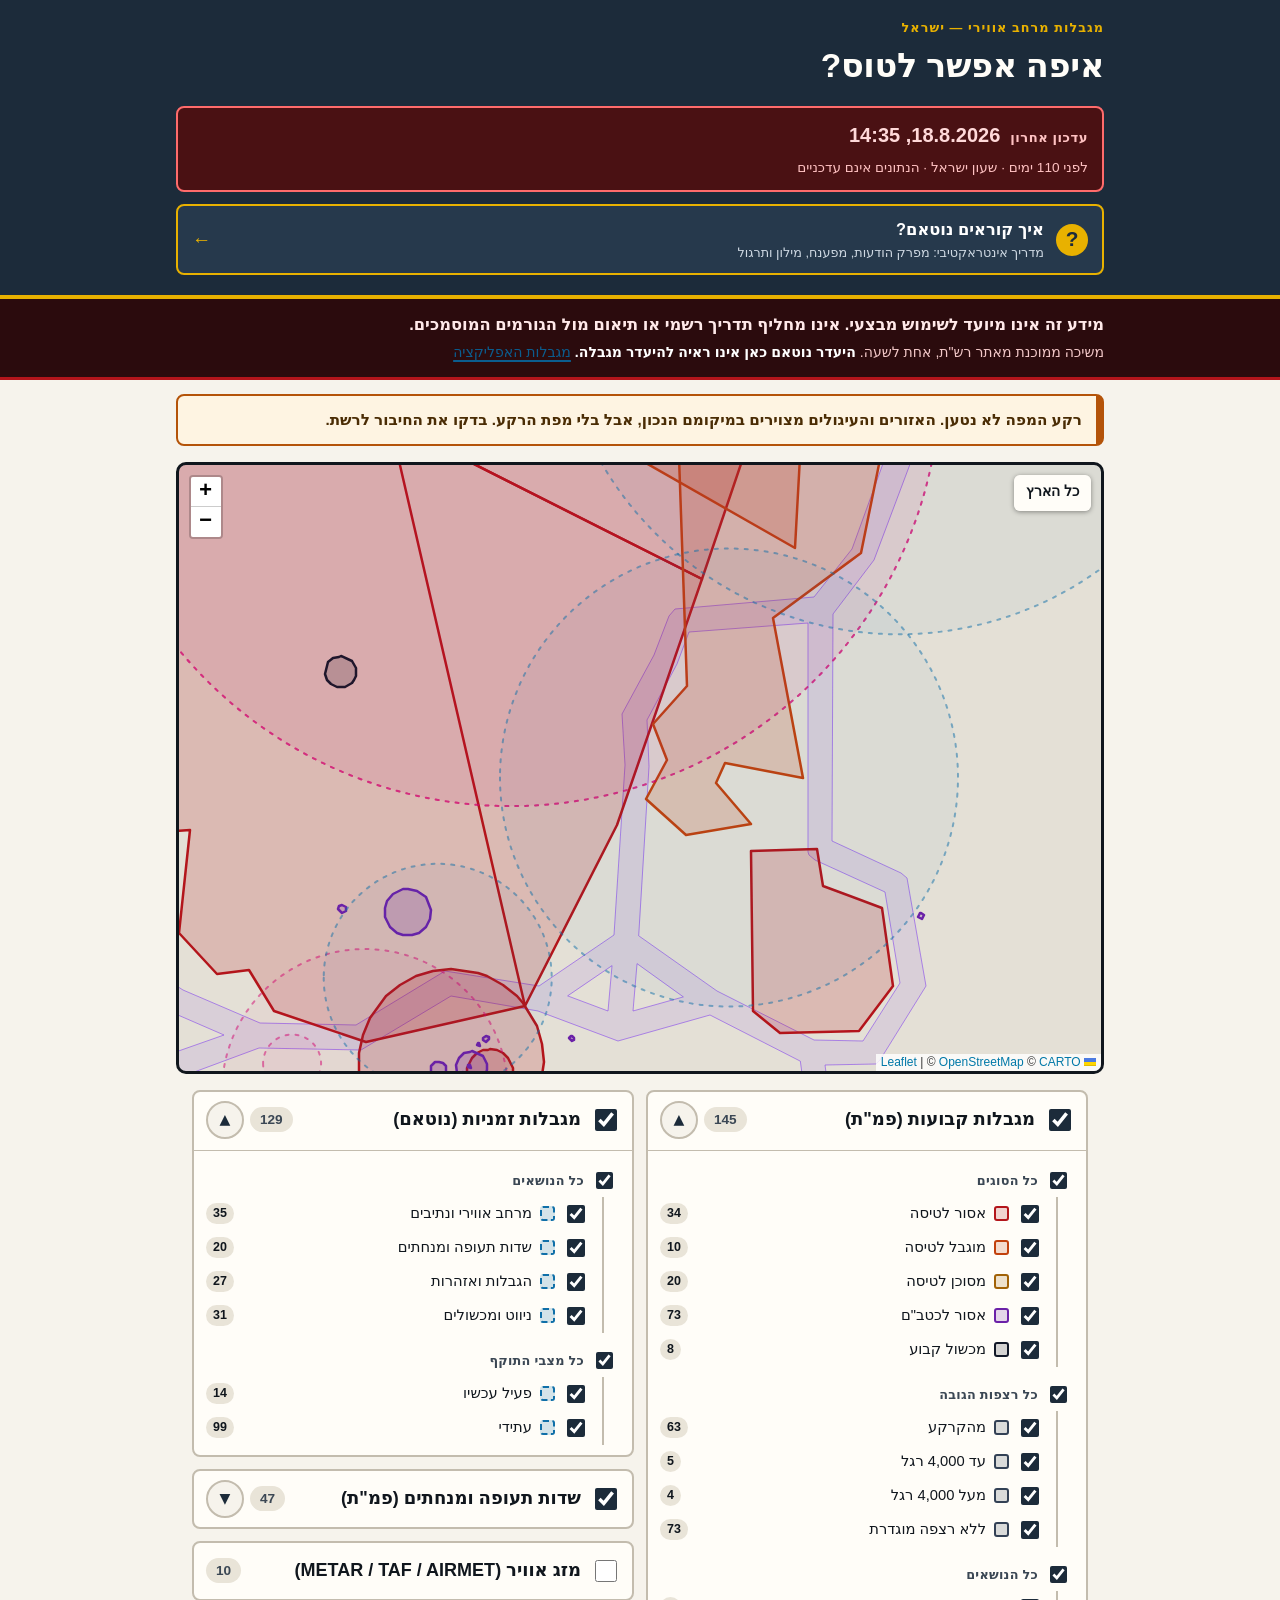
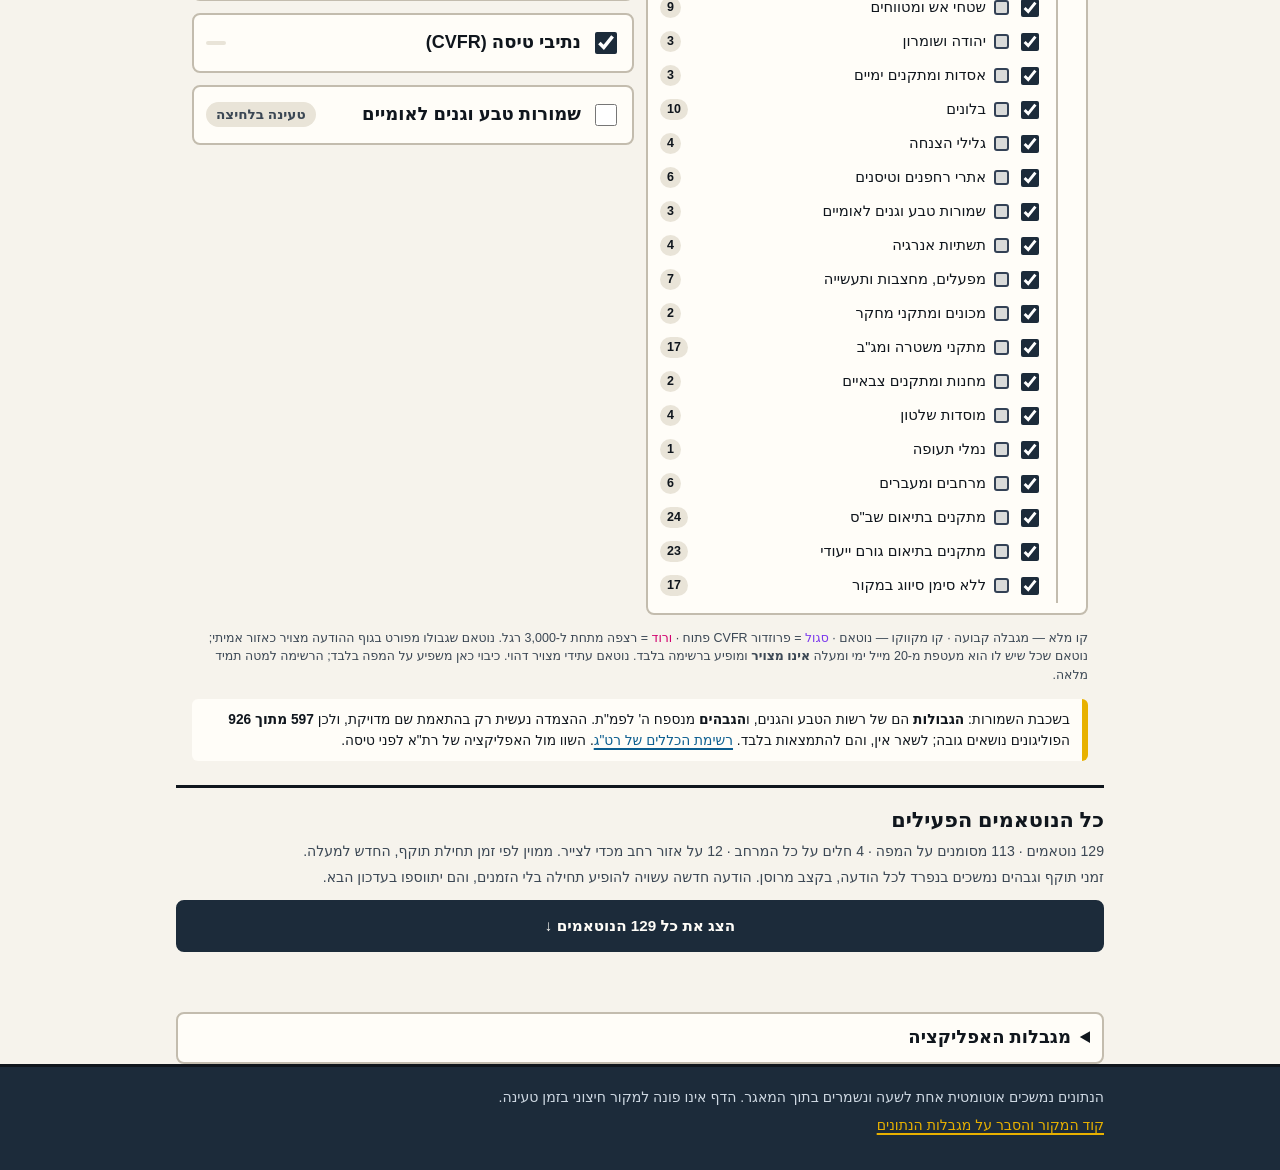
==== commit 24ba4d86: "חלק ב' — עמוד "איך קוראים נוטאם" המפה עונה על "איפה אפשר לטוס". השאלה שקודמת לה אצל רוב האנשים היא מ" ====
--- a/index.html
+++ b/index.html
@@ -26,6 +26,23 @@
       <strong class="freshness__value" id="freshness-value">טוען…</strong>
       <span class="freshness__note" id="freshness-note"></span>
     </div>
+
+    <!--
+      הדלת לחלק ב'. המפה עונה על "איפה אפשר לטוס"; מי שפותח נוטאם
+      ולא מבין מה כתוב בו נתקע בשאלה שקודמת לה, וזו שאלה שאין לה
+      מקום על המפה עצמה. לכן היא עמוד נפרד, וזה הכפתור אליו.
+
+      הוא יושב מתחת לחותמת הזמן ולא מעליה בכוונה: חותמת הזמן היא
+      הדבר שאסור לפספס, ושום דבר לא ידחוף אותה למטה.
+    -->
+    <a class="learn-link" href="learn.html">
+      <span class="learn-link__q" aria-hidden="true">?</span>
+      <span class="learn-link__text">
+        <strong>איך קוראים נוטאם?</strong>
+        <span class="learn-link__sub">מדריך אינטראקטיבי: מפרק הודעות, מפענח, מילון ותרגול</span>
+      </span>
+      <span class="learn-link__arrow" aria-hidden="true">←</span>
+    </a>
   </div>
 </header>
 
--- a/assets/style.css
+++ b/assets/style.css
@@ -124,6 +124,67 @@
 .freshness--stale .freshness__value { color: #ffd9d9; }
 .freshness--stale .freshness__label,
 .freshness--stale .freshness__note { color: #ffc2c2; }
+
+/*
+  הדלת לעמוד הלימוד. כפתור ולא קישור טקסט: השאלה "איך קוראים נוטאם"
+  היא שאלה שמי ששואל אותה לא יודע שיש לה תשובה כאן, ולכן היא צריכה
+  להיראות כמו משהו שנכנסים אליו.
+
+  ענבר על כחול — אותו צמד שכבר משמש בדף לדברים שדורשים מבט. הוא
+  יושב מתחת לחותמת הזמן, כדי שלא ידחוף אותה מטה.
+*/
+.learn-link {
+  display: flex;
+  align-items: center;
+  gap: 12px;
+  margin-top: 12px;
+  padding: 11px 14px;
+  color: var(--paper-2);
+  text-decoration: none;
+  background: var(--navy-2);
+  border: 2px solid var(--amber);
+  border-radius: 8px;
+  min-height: var(--tap);
+}
+
+.learn-link:hover { background: #31465c; }
+
+.learn-link__q {
+  flex: none;
+  width: 32px;
+  height: 32px;
+  display: flex;
+  align-items: center;
+  justify-content: center;
+  font-size: 1.3rem;
+  font-weight: 800;
+  color: var(--navy);
+  background: var(--amber);
+  border-radius: 50%;
+}
+
+.learn-link__text { flex: 1; min-width: 0; }
+
+.learn-link__text strong {
+  display: block;
+  font-size: 1.02rem;
+  font-weight: 800;
+  color: #fff;
+}
+
+.learn-link__sub {
+  display: block;
+  margin-top: 2px;
+  font-size: 0.8rem;
+  line-height: 1.4;
+  color: #cfd9e3;
+}
+
+.learn-link__arrow {
+  flex: none;
+  font-size: 1.2rem;
+  color: var(--amber);
+}
 
 /* --- באנר NFOU -------------------------------------------------------- */
 
@@ -237,19 +298,41 @@
   list-style: none;
   cursor: pointer;
   padding: 6px 12px;
+  /* מקום לעיגול הקיפול, שיושב בקצה השורה ולא בזרימה שלה. */
+  padding-inline-end: 56px;
   border-radius: 6px;
+  position: relative;
 }
 
 .ctl__head::-webkit-details-marker { display: none; }
 
-/* חץ הקיפול בקצה השורה, נפרד מתיבת הסימון כדי שלא יתחרו על האצבע. */
+/*
+  חץ הקיפול בקצה השורה, נפרד מתיבת הסימון כדי שלא יתחרו על האצבע.
+
+  הוא היה משולש של 0.85rem שצף בקצה — במובייל זה נקרא כמו פיקסל שרוף,
+  ואנשים לא ידעו שיש מה לפתוח. עכשיו הוא עיגול בגודל אצבע עם מסגרת:
+  אותה פעולה בדיוק, אבל הוא **נראה** כמו כפתור.
+*/
 .ctl__head::after {
   content: "▾";
-  float: inline-end;
-  font-size: 0.85rem;
-  color: var(--ink-soft);
-  line-height: var(--tap);
-}
+  /* מיקום מוחלט ולא float: ב-float הוא נדחק לשורה הבאה ברגע שהוא
+     גדול מגובה השורה, ואז הוא יושב מתחת לכותרת במקום בקצה שלה. */
+  position: absolute;
+  inset-inline-end: 12px;
+  top: 50%;
+  transform: translateY(-50%);
+  width: 34px;
+  height: 34px;
+  font-size: 1.35rem;
+  line-height: 31px;
+  text-align: center;
+  color: var(--navy);
+  background: var(--paper);
+  border: 2px solid var(--rule);
+  border-radius: 50%;
+}
+
+.ctl__head:hover::after { border-color: var(--navy); }
 
 .ctl[open] > .ctl__head::after { content: "▴"; }
 
@@ -995,6 +1078,20 @@
 
 .field-pin--reference svg { width: 78%; height: 78%; }
 
+/* תווית קבועה לנקודת ייחוס — הקוד הוא כל מה שהמקור נותן לה. */
+.field-tip {
+  background: var(--paper);
+  border: 1.5px solid var(--navy);
+  border-radius: 5px;
+  padding: 0 3px;
+  font-size: 0.6rem;
+  font-weight: 800;
+  font-family: ui-monospace, Menlo, Consolas, monospace;
+  color: var(--navy);
+  box-shadow: none;
+}
+.field-tip::before { display: none; }
+
 /* תווית תחנת מזג אוויר — קטנה, קבועה, ולא חוסמת. */
 .wx-tip {
   background: var(--paper);
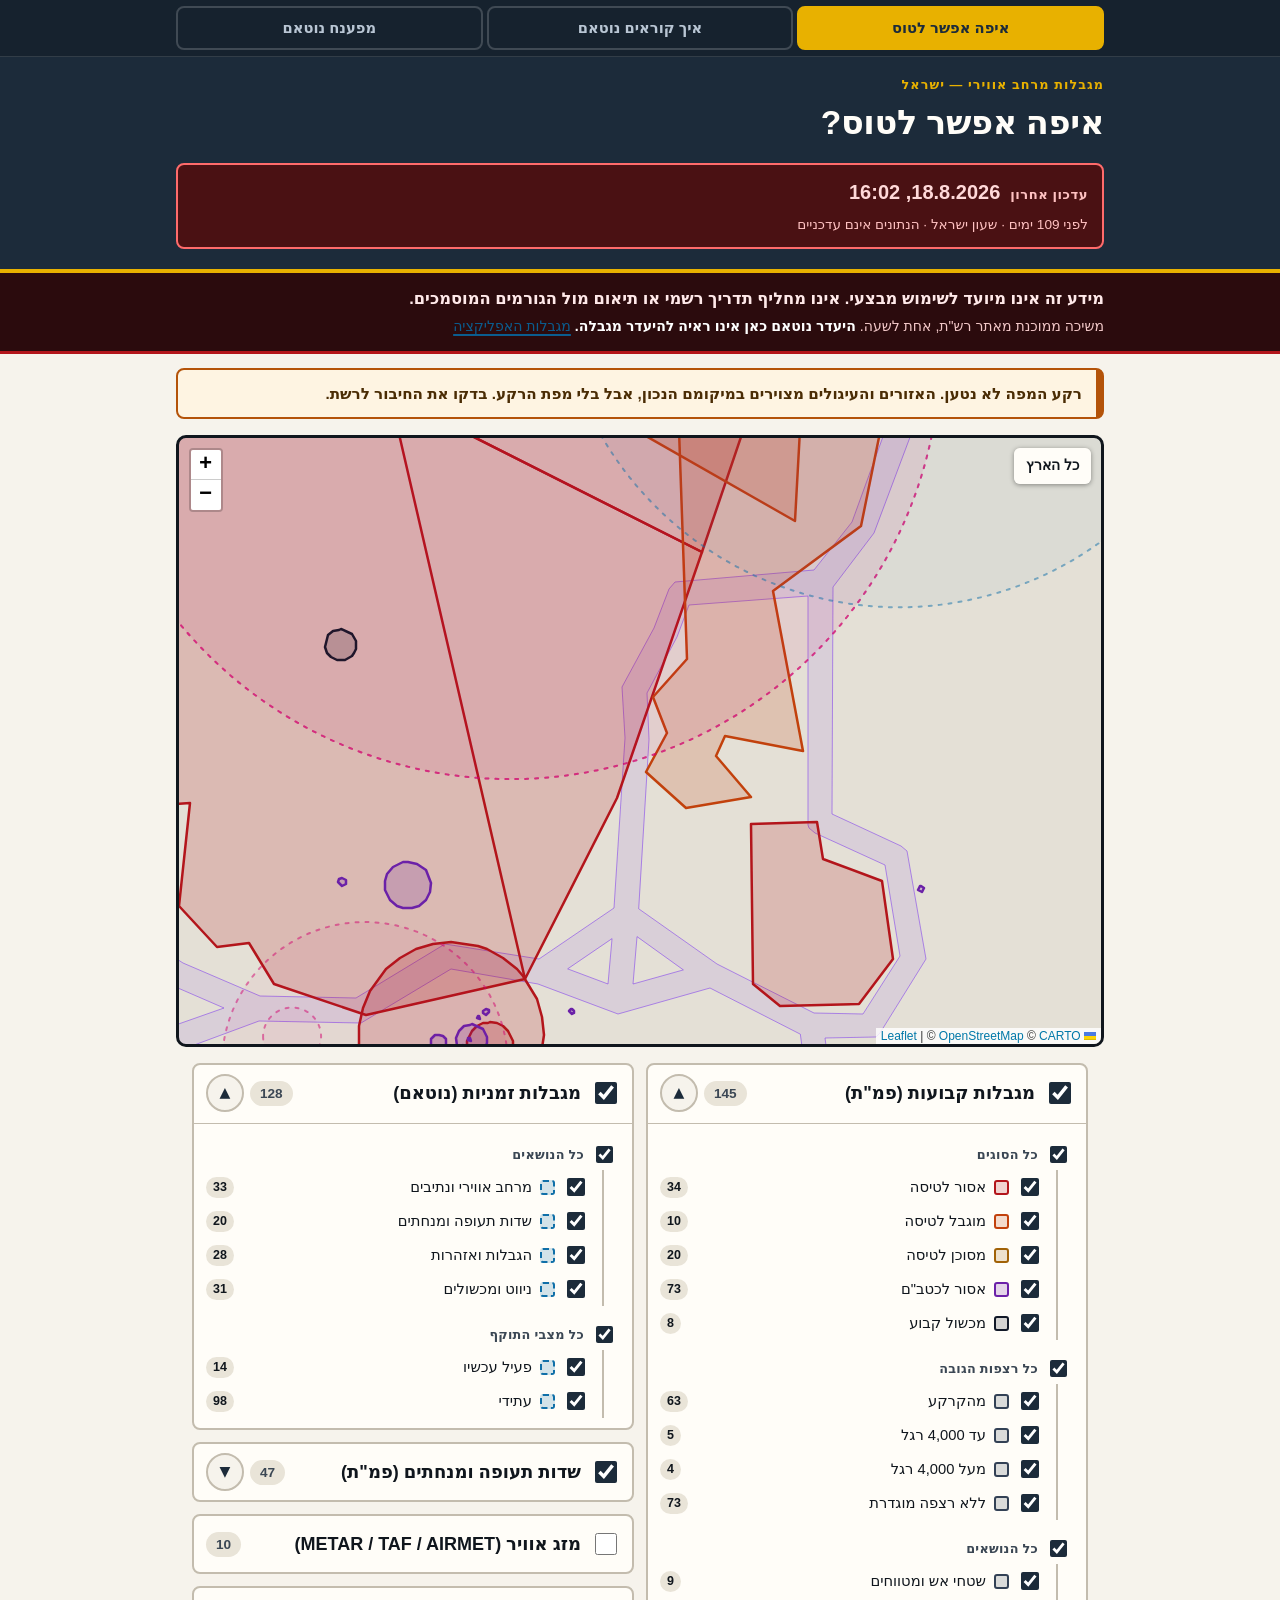
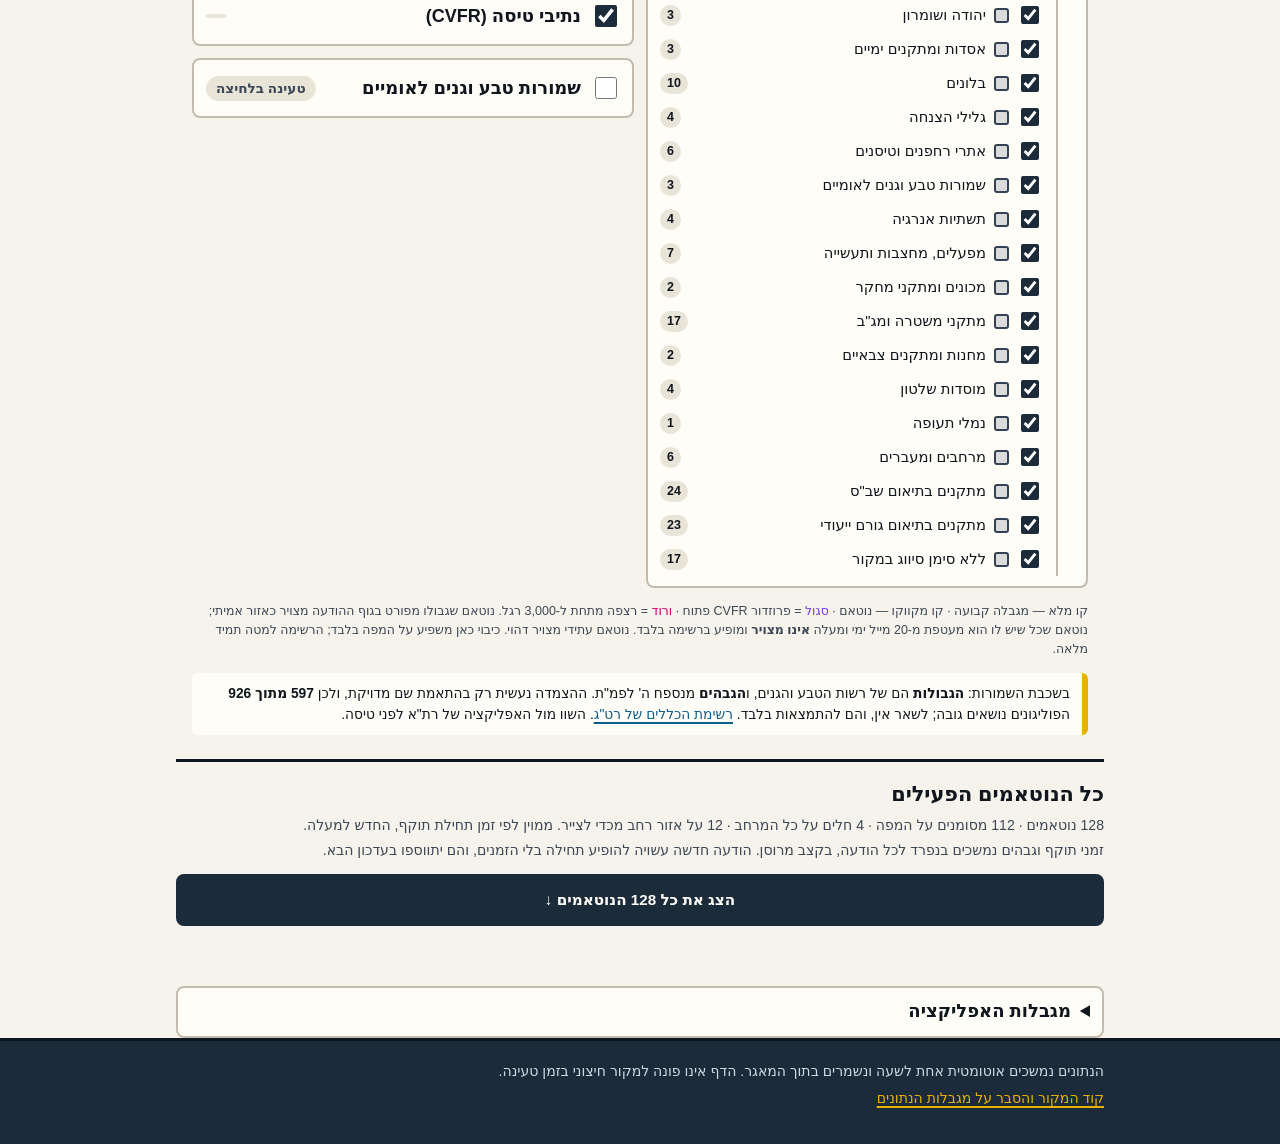
==== commit fe73c72d: "שלוש לשוניות בראש האתר, והמפענח בעמוד משלו הכפתור שהוביל לעמוד הלימוד הפך לרצועת לשוניות שיושבת מעל " ====
--- a/index.html
+++ b/index.html
@@ -15,6 +15,23 @@
 </head>
 <body>
 
+<!--
+  ניווט האתר. שלוש לשוניות, ולא כפתור שמוביל לעמוד "אחר": שלושת
+  המסכים שווי־מעמד. המפה עונה "איפה מותר", הלימוד עונה "מה כתוב
+  שם", והמפענח הוא הכלי — מי שכבר יודע לקרוא עדיין רוצה להדביק
+  הודעה ולקבל תשובה בלי לעבור דרך שיעור.
+
+  קישורים ולא כפתורי JS: כל לשונית היא עמוד עם כתובת משלה, שאפשר
+  לשמור במועדפים ולשלוח בוואטסאפ. `aria-current` מסמן היכן אנחנו.
+-->
+<nav class="sitenav" aria-label="מסכי האתר">
+  <div class="wrap sitenav__inner">
+    <a class="sitenav__tab sitenav__tab--on" href="index.html" aria-current="page">איפה אפשר לטוס</a>
+    <a class="sitenav__tab" href="learn.html">איך קוראים נוטאם</a>
+    <a class="sitenav__tab" href="decode.html">מפענח נוטאם</a>
+  </div>
+</nav>
+
 <header class="masthead">
   <div class="wrap">
     <p class="eyebrow">מגבלות מרחב אווירי — ישראל</p>
@@ -26,23 +43,6 @@
       <strong class="freshness__value" id="freshness-value">טוען…</strong>
       <span class="freshness__note" id="freshness-note"></span>
     </div>
-
-    <!--
-      הדלת לחלק ב'. המפה עונה על "איפה אפשר לטוס"; מי שפותח נוטאם
-      ולא מבין מה כתוב בו נתקע בשאלה שקודמת לה, וזו שאלה שאין לה
-      מקום על המפה עצמה. לכן היא עמוד נפרד, וזה הכפתור אליו.
-
-      הוא יושב מתחת לחותמת הזמן ולא מעליה בכוונה: חותמת הזמן היא
-      הדבר שאסור לפספס, ושום דבר לא ידחוף אותה למטה.
-    -->
-    <a class="learn-link" href="learn.html">
-      <span class="learn-link__q" aria-hidden="true">?</span>
-      <span class="learn-link__text">
-        <strong>איך קוראים נוטאם?</strong>
-        <span class="learn-link__sub">מדריך אינטראקטיבי: מפרק הודעות, מפענח, מילון ותרגול</span>
-      </span>
-      <span class="learn-link__arrow" aria-hidden="true">←</span>
-    </a>
   </div>
 </header>
 
--- a/assets/style.css
+++ b/assets/style.css
@@ -125,65 +125,73 @@
 .freshness--stale .freshness__label,
 .freshness--stale .freshness__note { color: #ffc2c2; }
 
+/* --- ניווט האתר ------------------------------------------------------- */
+
 /*
-  הדלת לעמוד הלימוד. כפתור ולא קישור טקסט: השאלה "איך קוראים נוטאם"
-  היא שאלה שמי ששואל אותה לא יודע שיש לה תשובה כאן, ולכן היא צריכה
-  להיראות כמו משהו שנכנסים אליו.
-
-  ענבר על כחול — אותו צמד שכבר משמש בדף לדברים שדורשים מבט. הוא
-  יושב מתחת לחותמת הזמן, כדי שלא ידחוף אותה מטה.
+  שלוש לשוניות בראש כל עמוד. הן קישורים ולא כפתורי JS, ולכן כל מסך
+  הוא כתובת שאפשר לשמור, לשלוח ולפתוח בלשונית חדשה — ולכן גם כפתור
+  "אחורה" של הדפדפן עושה כאן בדיוק את מה שמצפים ממנו.
+
+  הרצועה יושבת מעל הכותרת ולא בתוכה: היא שייכת לאתר כולו ולא לעמוד
+  אחד, וכשהיא במקום קבוע העין לומדת אותה אחרי מעבר אחד.
 */
-.learn-link {
-  display: flex;
-  align-items: center;
-  gap: 12px;
-  margin-top: 12px;
-  padding: 11px 14px;
-  color: var(--paper-2);
-  text-decoration: none;
-  background: var(--navy-2);
-  border: 2px solid var(--amber);
-  border-radius: 8px;
-  min-height: var(--tap);
-}
-
-.learn-link:hover { background: #31465c; }
-
-.learn-link__q {
-  flex: none;
-  width: 32px;
-  height: 32px;
+.sitenav {
+  background: #16222e;
+  border-bottom: 1px solid rgba(255, 255, 255, 0.12);
+}
+
+.sitenav__inner {
+  display: flex;
+  gap: 4px;
+  padding-block: 6px;
+}
+
+/*
+  `flex: 1` ולא רוחב לפי תוכן: שלוש לשוניות שוות אומרות "שלושה
+  מסכים שווי־מעמד", ורוחב לפי תוכן היה הופך את הקצרה מביניהן
+  למשנית. במסך צר התווית נשברת לשתי שורות ונשארת מלאה — קיצור
+  שלה ל"מפה" ו"לימוד" היה חוסך פיקסלים ומוחק את המשמעות.
+*/
+.sitenav__tab {
+  flex: 1;
   display: flex;
   align-items: center;
   justify-content: center;
-  font-size: 1.3rem;
-  font-weight: 800;
+  min-height: var(--tap);
+  padding: 6px 8px;
+  font-size: 0.84rem;
+  font-weight: 800;
+  line-height: 1.25;
+  text-align: center;
+  text-decoration: none;
+  color: #b9c6d4;
+  background: transparent;
+  /* מסגרת דקה ולא שקופה: בלעדיה הלשונית הכבויה נקראת ככותרת
+     ולא כמטרה, ואנשים לא מנסים ללחוץ על מה שלא נראה לחיץ. */
+  border: 2px solid rgba(255, 255, 255, 0.18);
+  border-radius: 8px;
+}
+
+.sitenav__tab:hover {
+  color: #fff;
+  background: var(--navy-2);
+}
+
+/* הלשונית הפעילה נושאת את הענבר — אותו סימן שכבר אומר בדף הזה
+   "כאן צריך להסתכל". */
+.sitenav__tab--on {
   color: var(--navy);
   background: var(--amber);
-  border-radius: 50%;
-}
-
-.learn-link__text { flex: 1; min-width: 0; }
-
-.learn-link__text strong {
-  display: block;
-  font-size: 1.02rem;
-  font-weight: 800;
-  color: #fff;
-}
-
-.learn-link__sub {
-  display: block;
-  margin-top: 2px;
-  font-size: 0.8rem;
-  line-height: 1.4;
-  color: #cfd9e3;
-}
-
-.learn-link__arrow {
-  flex: none;
-  font-size: 1.2rem;
-  color: var(--amber);
+  border-color: var(--amber);
+}
+
+.sitenav__tab--on:hover {
+  color: var(--navy);
+  background: #ffc61a;
+}
+
+@media (min-width: 560px) {
+  .sitenav__tab { font-size: 0.92rem; }
 }
 
 /* --- באנר NFOU -------------------------------------------------------- */
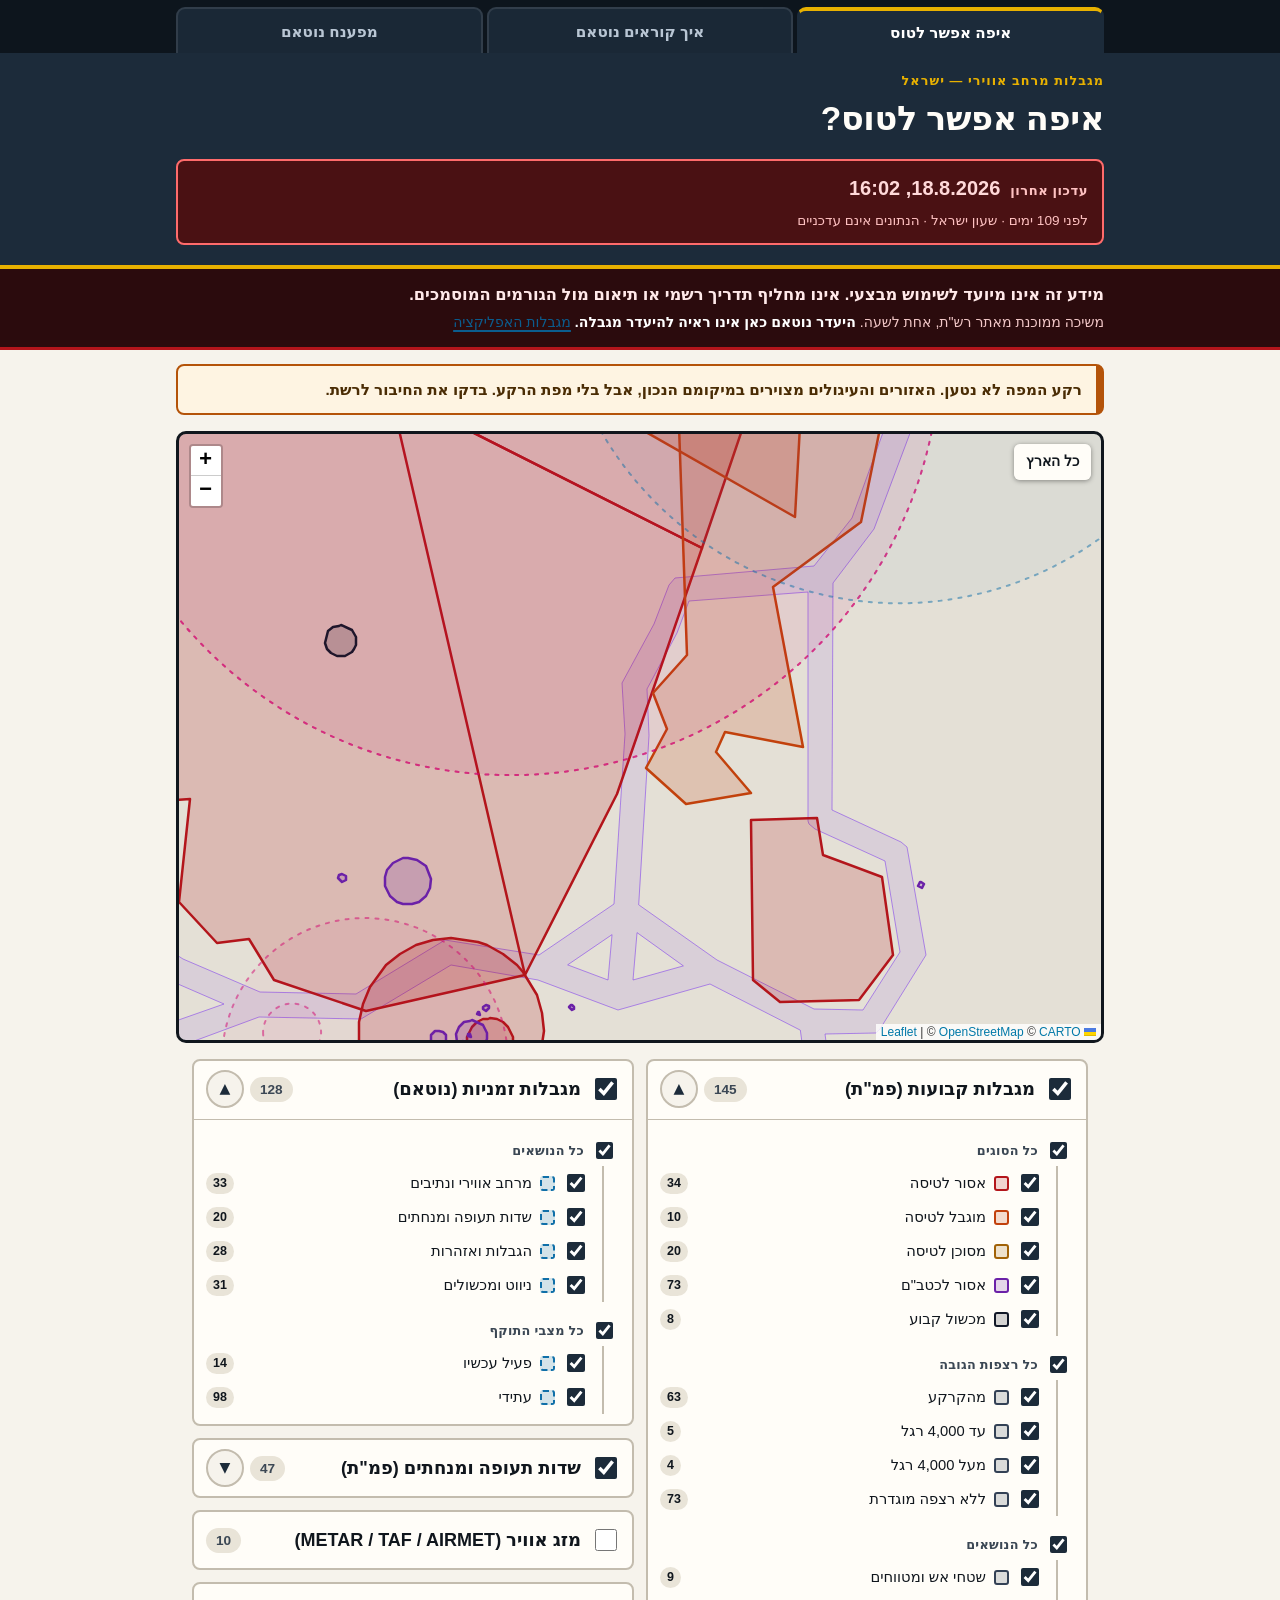
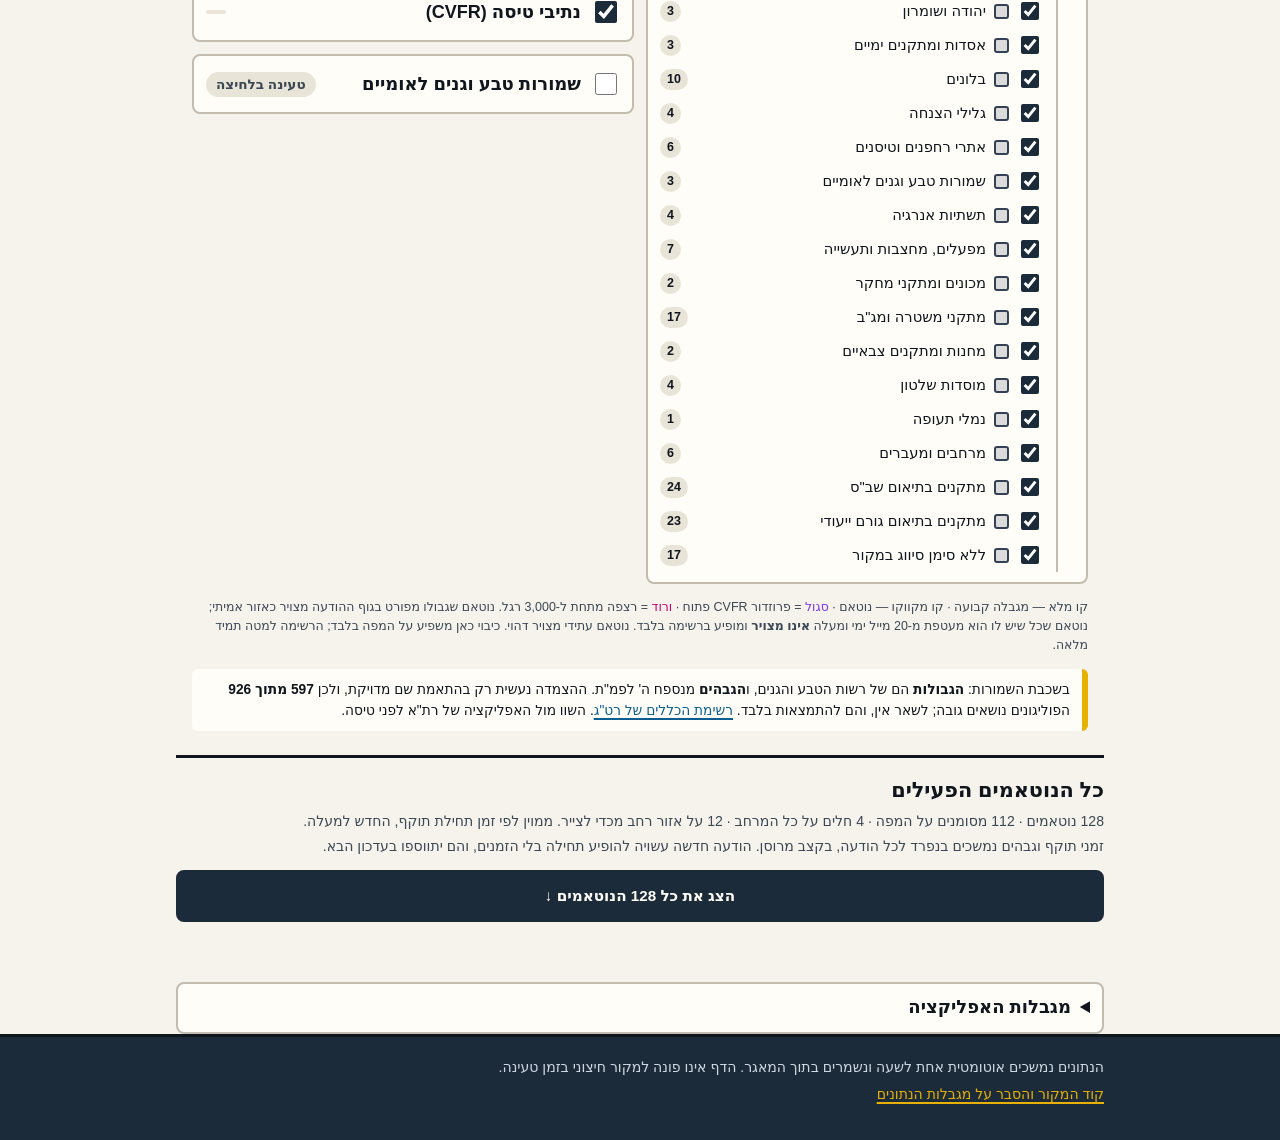
==== commit f2bf8ca8: "לשוניות שנראות כמו לשוניות, וגרסה בכתובת הנכסים שני דברים, ואחד מהם הוא באג אמיתי.  **הלשוניות.** קו" ====
--- a/index.html
+++ b/index.html
@@ -11,7 +11,7 @@
 
 <!-- Leaflet מגיע מתוך המאגר ולא מ-CDN: כלי שדה לא צריך תלות ברשת צד־שלישי. -->
 <link rel="stylesheet" href="assets/vendor/leaflet/leaflet.css">
-<link rel="stylesheet" href="assets/style.css">
+<link rel="stylesheet" href="assets/style.css?v=2">
 </head>
 <body>
 
@@ -169,6 +169,6 @@
 </footer>
 
 <script src="assets/vendor/leaflet/leaflet.js"></script>
-<script src="assets/app.js"></script>
+<script src="assets/app.js?v=2"></script>
 </body>
 </html>
--- a/assets/style.css
+++ b/assets/style.css
@@ -128,48 +128,64 @@
 /* --- ניווט האתר ------------------------------------------------------- */
 
 /*
-  שלוש לשוניות בראש כל עמוד. הן קישורים ולא כפתורי JS, ולכן כל מסך
-  הוא כתובת שאפשר לשמור, לשלוח ולפתוח בלשונית חדשה — ולכן גם כפתור
-  "אחורה" של הדפדפן עושה כאן בדיוק את מה שמצפים ממנו.
-
-  הרצועה יושבת מעל הכותרת ולא בתוכה: היא שייכת לאתר כולו ולא לעמוד
-  אחד, וכשהיא במקום קבוע העין לומדת אותה אחרי מעבר אחד.
+  שלוש לשוניות בראש כל עמוד — ולשוניות ממש, לא כפתורים בשורה.
+
+  ההבדל אינו קישוט. כפתור אומר "לחץ עליי ומשהו יקרה"; לשונית אומרת
+  "אתה נמצא כאן, ויש עוד שניים כאלה לידך" — וזה בדיוק המסר. לכן
+  הלשונית הפעילה נצבעת בצבע הכותרת שמתחתיה ונדבקת אליה בלי קו
+  מפריד, כך שהיא נקראת כחזית של המסך הנוכחי, והשתיים האחרות
+  יושבות מאחוריה על רקע כהה יותר.
+
+  הן קישורים ולא כפתורי JS: כל מסך הוא כתובת שאפשר לשמור, לשלוח
+  ולפתוח בלשונית חדשה, וכפתור "אחורה" של הדפדפן עושה את מה שמצפים
+  ממנו.
 */
 .sitenav {
-  background: #16222e;
-  border-bottom: 1px solid rgba(255, 255, 255, 0.12);
+  /* כהה מהכותרת — מה שיוצר את תחושת ה"מאחור" של הלשוניות הכבויות. */
+  background: #0d151d;
 }
 
 .sitenav__inner {
   display: flex;
+  align-items: stretch;
   gap: 4px;
-  padding-block: 6px;
+  padding-top: 7px;
+  /* בלי ריפוד תחתון: הלשוניות נוגעות בקצה התחתון של הרצועה, ומשם
+     הפעילה ממשיכה אל תוך הכותרת. */
+  padding-bottom: 0;
 }
 
 /*
-  `flex: 1` ולא רוחב לפי תוכן: שלוש לשוניות שוות אומרות "שלושה
-  מסכים שווי־מעמד", ורוחב לפי תוכן היה הופך את הקצרה מביניהן
-  למשנית. במסך צר התווית נשברת לשתי שורות ונשארת מלאה — קיצור
-  שלה ל"מפה" ו"לימוד" היה חוסך פיקסלים ומוחק את המשמעות.
+  `flex: 1` ולא רוחב לפי תוכן, ומכאן שתי תוצאות שרצינו:
+
+  1. שלוש לשוניות שוות רוחב אומרות "שלושה מסכים שווי־מעמד". רוחב
+     לפי תוכן היה הופך את הקצרה מביניהן למשנית.
+  2. **הלשוניות לעולם אינן גולשות לשורה שנייה** — הטקסט שבתוכן
+     גולש. שלוש עמודות קבועות, וכל תווית נשברת בתוך העמודה שלה.
+     `min-height` נותן מקום לשתי שורות מראש, כך שגובה הרצועה אינו
+     קופץ בין עמוד לעמוד לפי אורך התווית.
+
+  קיצור התוויות ל"מפה" ו"לימוד" היה פותר את הגלישה בלי כל זה —
+  וגם מוחק את המשמעות. עדיף שתי שורות.
 */
 .sitenav__tab {
   flex: 1;
   display: flex;
   align-items: center;
   justify-content: center;
-  min-height: var(--tap);
-  padding: 6px 8px;
-  font-size: 0.84rem;
+  min-height: 52px;
+  padding: 7px 6px;
+  font-size: 0.85rem;
   font-weight: 800;
   line-height: 1.25;
   text-align: center;
   text-decoration: none;
   color: #b9c6d4;
-  background: transparent;
-  /* מסגרת דקה ולא שקופה: בלעדיה הלשונית הכבויה נקראת ככותרת
-     ולא כמטרה, ואנשים לא מנסים ללחוץ על מה שלא נראה לחיץ. */
-  border: 2px solid rgba(255, 255, 255, 0.18);
-  border-radius: 8px;
+  background: #1a2836;
+  /* פינות עגולות למעלה בלבד — הצורה שאומרת "לשונית" בלי מילים. */
+  border-radius: 9px 9px 0 0;
+  border: 2px solid rgba(255, 255, 255, 0.1);
+  border-bottom: none;
 }
 
 .sitenav__tab:hover {
@@ -177,21 +193,25 @@
   background: var(--navy-2);
 }
 
-/* הלשונית הפעילה נושאת את הענבר — אותו סימן שכבר אומר בדף הזה
-   "כאן צריך להסתכל". */
+/*
+  הפעילה: צבע הכותרת שמתחתיה, פס ענבר למעלה, ובלי גבול תחתון —
+  היא ממשיכה אל תוך הכותרת ואינה קופסה נפרדת. שתי הנקודות האלה
+  ביחד הן כל ההבדל בין "לשונית" ל"כפתור מודגש".
+*/
 .sitenav__tab--on {
-  color: var(--navy);
-  background: var(--amber);
-  border-color: var(--amber);
-}
-
-.sitenav__tab--on:hover {
-  color: var(--navy);
-  background: #ffc61a;
-}
+  color: #fff;
+  background: var(--navy);
+  border-color: var(--navy);
+  border-top: 4px solid var(--amber);
+  /* חופף את הקצה העליון של הכותרת, כדי שלא יישאר קו תפר. */
+  margin-bottom: -1px;
+  padding-bottom: 8px;
+}
+
+.sitenav__tab--on:hover { background: var(--navy); }
 
 @media (min-width: 560px) {
-  .sitenav__tab { font-size: 0.92rem; }
+  .sitenav__tab { font-size: 0.95rem; min-height: 46px; }
 }
 
 /* --- באנר NFOU -------------------------------------------------------- */
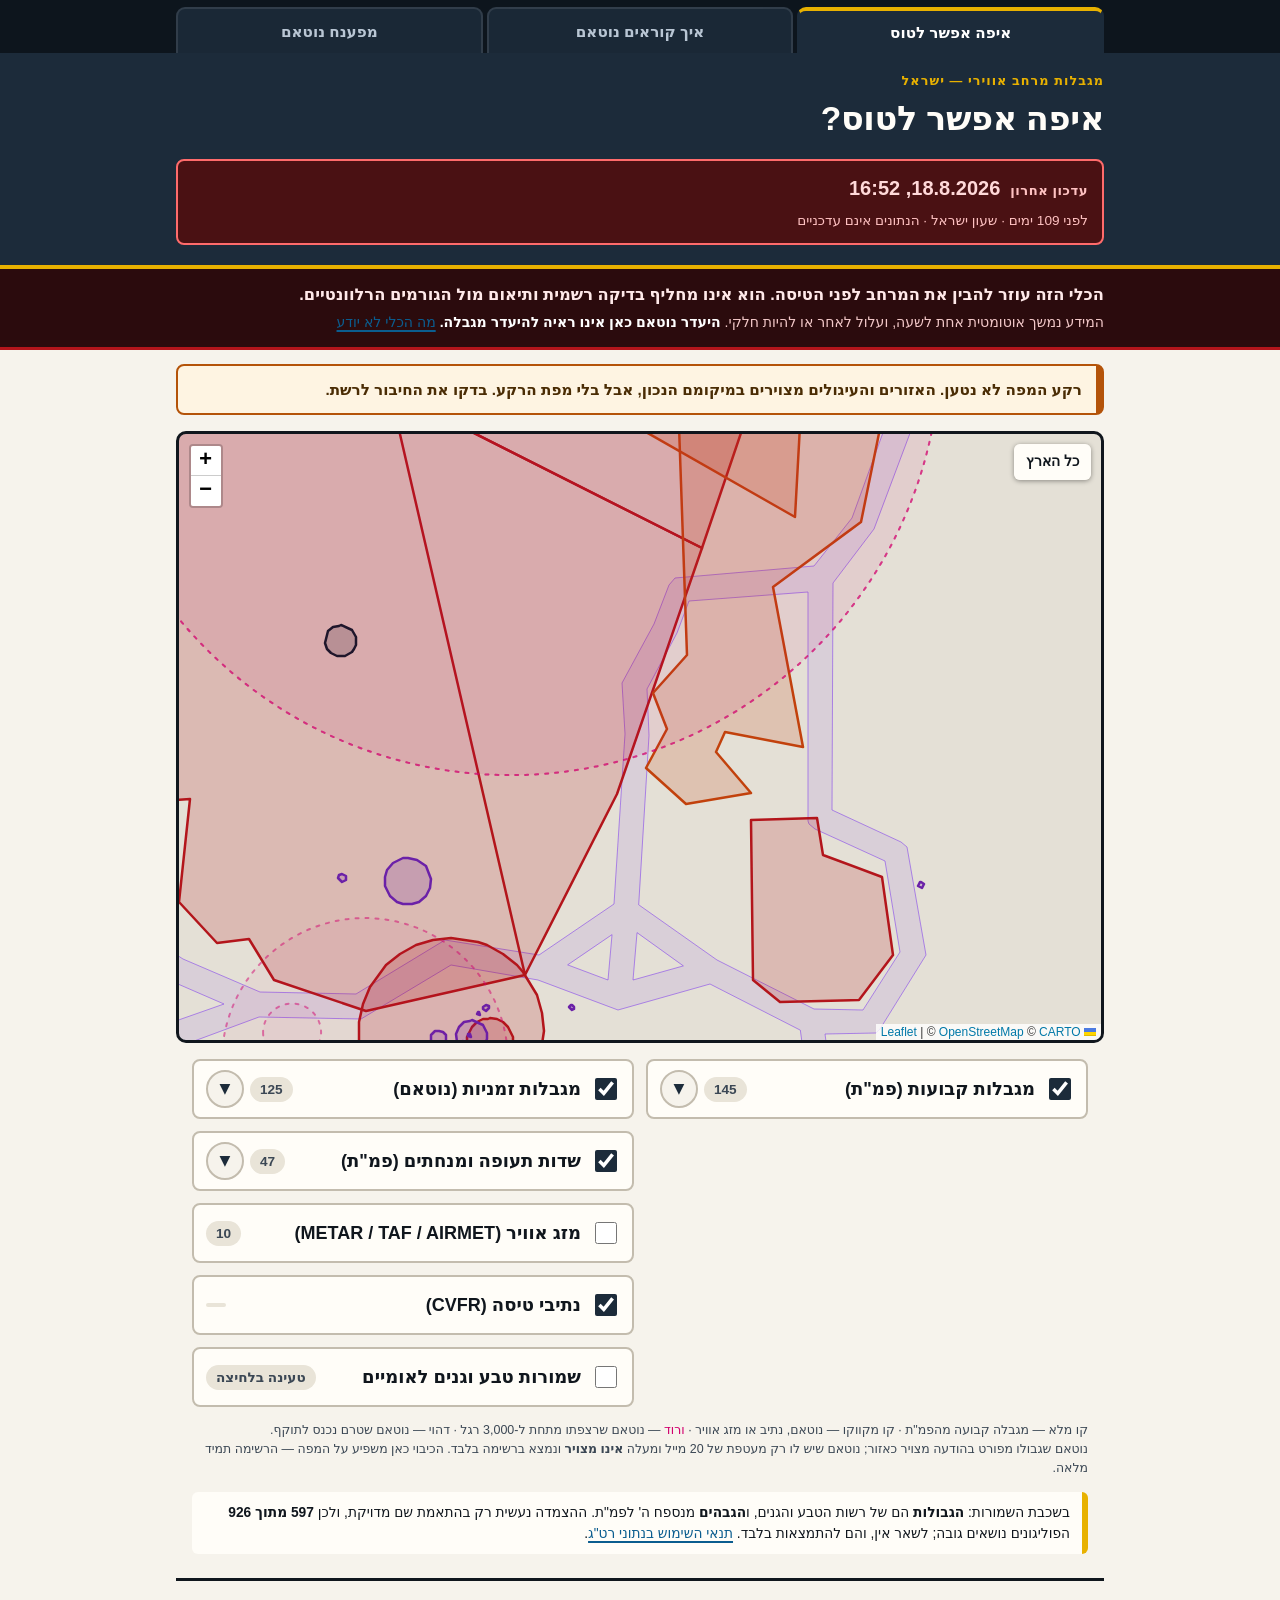
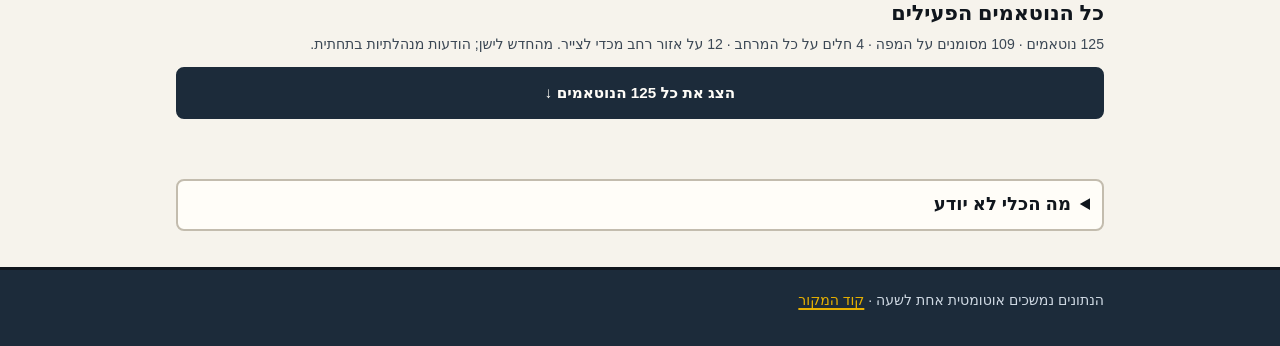
==== commit bc6b10d6: "תיקוני ניסוח ותצוגה בשלושת המסכים **הטון.** "אינו מיועד לשימוש מבצעי" ירד מכל העמודים. "מבצעי" היא מ" ====
--- a/index.html
+++ b/index.html
@@ -11,7 +11,7 @@
 
 <!-- Leaflet מגיע מתוך המאגר ולא מ-CDN: כלי שדה לא צריך תלות ברשת צד־שלישי. -->
 <link rel="stylesheet" href="assets/vendor/leaflet/leaflet.css">
-<link rel="stylesheet" href="assets/style.css?v=2">
+<link rel="stylesheet" href="assets/style.css?v=3">
 </head>
 <body>
 
@@ -46,19 +46,28 @@
   </div>
 </header>
 
-<!-- באנר NFOU — קבוע, לא נסגר, לא מתקפל. -->
+<!--
+  הבאנר. קבוע, לא נסגר, לא מתקפל.
+
+  הנוסח הקודם פתח ב"מידע זה אינו מיועד לשימוש מבצעי", ושתי בעיות
+  היו לו. "מבצעי" היא מילה צבאית שאומרת מעט מאוד לאזרח, והמשפט
+  כולו אומר רק מה **אסור** לעשות בכלי. אבל הכלי הזה כן נועד לשמש
+  לפני טיסה: מי שמסתכל כאן במקום להטיס על סמך תקווה נמצא במקום
+  טוב יותר, לא גרוע. אזהרה ששוללת את עצם השימוש נקראת כהתכסות
+  משפטית, ואנשים מדלגים עליה — כולל על המשפט שבאמת חשוב.
+
+  לכן הסדר הוא: מה הכלי עושה, מה הגבול שלו, ובסוף המשפט האחד
+  שאסור לפספס — שנשאר מודגש.
+
+  (הנוסח שלפניו אמר "מקור צד־שלישי לא רשמי" ו"פעילות מקומית אינה
+  מופצת בערוץ הבינלאומי". שניהם היו נכונים כשהמשיכה הייתה מאגרגטור
+  זר, וכבר אינם: המקור הוא אתר המידע התעופתי של רש"ת עצמה, וההודעות
+  המקומיות — סדרה C — הן רוב הפיד.)
+-->
 <aside class="nfou" role="note">
   <div class="wrap">
-    <p class="nfou__main">מידע זה אינו מיועד לשימוש מבצעי. אינו מחליף תדריך רשמי או תיאום מול הגורמים המוסמכים.</p>
-    <!--
-      הנוסח הקודם אמר "מקור צד־שלישי לא רשמי" ו"פעילות מקומית אינה
-      מופצת בערוץ הבינלאומי". שניהם היו נכונים כשהמשיכה הייתה מאגרגטור
-      זר, וכבר אינם: המקור הוא אתר המידע התעופתי של רש"ת עצמה, וההודעות
-      המקומיות (סדרה C) הן רוב הפיד — 82 מתוך 128, כולל בועות מיקרולייט
-      וכדורים פורחים. אזהרה שמתארת מצב שאינו קיים שוחקת את האמון בשאר.
-      מה שנשאר נכון כתוב למטה, והמשפט האחרון חשוב מכולם.
-    -->
-    <p class="nfou__sub">משיכה ממוכנת מאתר רש"ת, אחת לשעה. <strong>היעדר נוטאם כאן אינו ראיה להיעדר מגבלה.</strong> <a href="#limits">מגבלות האפליקציה</a></p>
+    <p class="nfou__main">הכלי הזה עוזר להבין את המרחב לפני הטיסה. הוא אינו מחליף בדיקה רשמית ותיאום מול הגורמים הרלוונטיים.</p>
+    <p class="nfou__sub">המידע נמשך אוטומטית אחת לשעה, ועלול לאחר או להיות חלקי. <strong>היעדר נוטאם כאן אינו ראיה להיעדר מגבלה.</strong> <a href="#limits">מה הכלי לא יודע</a></p>
   </div>
 </aside>
 
@@ -93,8 +102,7 @@
         ו<strong>הגבהים</strong> מנספח ה' לפמ"ת. ההצמדה נעשית רק בהתאמת
         שם מדויקת, ולכן <strong>597 מתוך 926</strong> הפוליגונים נושאים
         גובה; לשאר אין, והם להתמצאות בלבד.
-        <a href="data/ratag-terms.md">רשימת הכללים של רט"ג</a>.
-        השוו מול האפליקציה של רת"א לפני טיסה.
+        <a href="data/ratag-terms.md">תנאי השימוש בנתוני רט"ג</a>.
       </p>
     </div>
   </section>
@@ -113,17 +121,7 @@
   <section class="list-section wrap" aria-labelledby="list-heading">
     <div class="list-head">
       <h2 id="list-heading">כל הנוטאמים הפעילים</h2>
-      <p class="list-sub" id="list-sub">כולל נוטאמים ללא מיקום גיאוגרפי. ממוין לפי זמן תחילת תוקף, החדש למעלה.</p>
-      <!--
-        זמני התוקף אינם ברשימה של רש"ת — הם נפתחים בכפתור ה-`+`, וזו
-        בקשה נפרדת לכל הודעה. המשיכה עושה אותה בקצב מרוסן ושומרת מטמון,
-        ולכן הודעה חדשה עשויה להופיע כמה שעות בלי זמנים. עדיף לומר את
-        זה מאשר להשאיר "לא פורסם" מסתורי.
-      -->
-      <p class="list-sub">
-        זמני תוקף וגבהים נמשכים בנפרד לכל הודעה, בקצב מרוסן. הודעה
-        חדשה עשויה להופיע תחילה בלי הזמנים, והם יתווספו בעדכון הבא.
-      </p>
+      <p class="list-sub" id="list-sub">כולל נוטאמים ללא מיקום גיאוגרפי. מהחדש לישן; הודעות מנהלתיות בתחתית.</p>
     </div>
     <!--
       הרשימה מקופלת מאחורי כפתור אחד. היא עדיין **מלאה תמיד** — שום
@@ -148,7 +146,7 @@
 -->
 <section class="limits wrap" id="limits" aria-labelledby="limits-heading">
   <details>
-    <summary id="limits-heading">מגבלות האפליקציה</summary>
+    <summary id="limits-heading">מה הכלי לא יודע</summary>
     <ul>
       <li><strong>המקור.</strong> אתר המידע התעופתי של רשות שדות התעופה. משיכה ממוכנת של דף אינטרנט, לא ממשק נתונים מוסמך ולא שירות תדריך.</li>
       <li><strong>הקצב.</strong> אחת לשעה. הודעה שפורסמה זה עתה עוד לא כאן.</li>
@@ -163,12 +161,11 @@
 
 <footer class="site-footer">
   <div class="wrap">
-    <p>הנתונים נמשכים אוטומטית אחת לשעה ונשמרים בתוך המאגר. הדף אינו פונה למקור חיצוני בזמן טעינה.</p>
-    <p><a href="https://github.com/nadaval56/airspace">קוד המקור והסבר על מגבלות הנתונים</a></p>
+    <p>הנתונים נמשכים אוטומטית אחת לשעה · <a href="https://github.com/nadaval56/airspace">קוד המקור</a></p>
   </div>
 </footer>
 
 <script src="assets/vendor/leaflet/leaflet.js"></script>
-<script src="assets/app.js?v=2"></script>
+<script src="assets/app.js?v=3"></script>
 </body>
 </html>
--- a/assets/style.css
+++ b/assets/style.css
@@ -842,6 +842,7 @@
 /* --- תחתית ------------------------------------------------------------ */
 
 .site-footer {
+  margin-top: 8px;
   border-top: 3px solid var(--rule-hard);
   background: var(--navy);
   color: #cfd9e3;
@@ -1149,7 +1150,9 @@
   אזהרה. הבאנר נושא את המשפט האחד שאסור לפספס; הפירוט כאן, פתוח
   בלחיצה, ומקושר משם.
 */
-.limits { margin: 28px auto 0; }
+/* הקיפול נגע בתחתית האתר וקצה הקופסה נבלע בקו העליון שלה — שתי
+   מסגרות שנפגשות בלי אוויר נקראות כאלמנט אחד שבור. */
+.limits { margin: 28px auto 36px; }
 
 .limits summary {
   font-weight: 800;
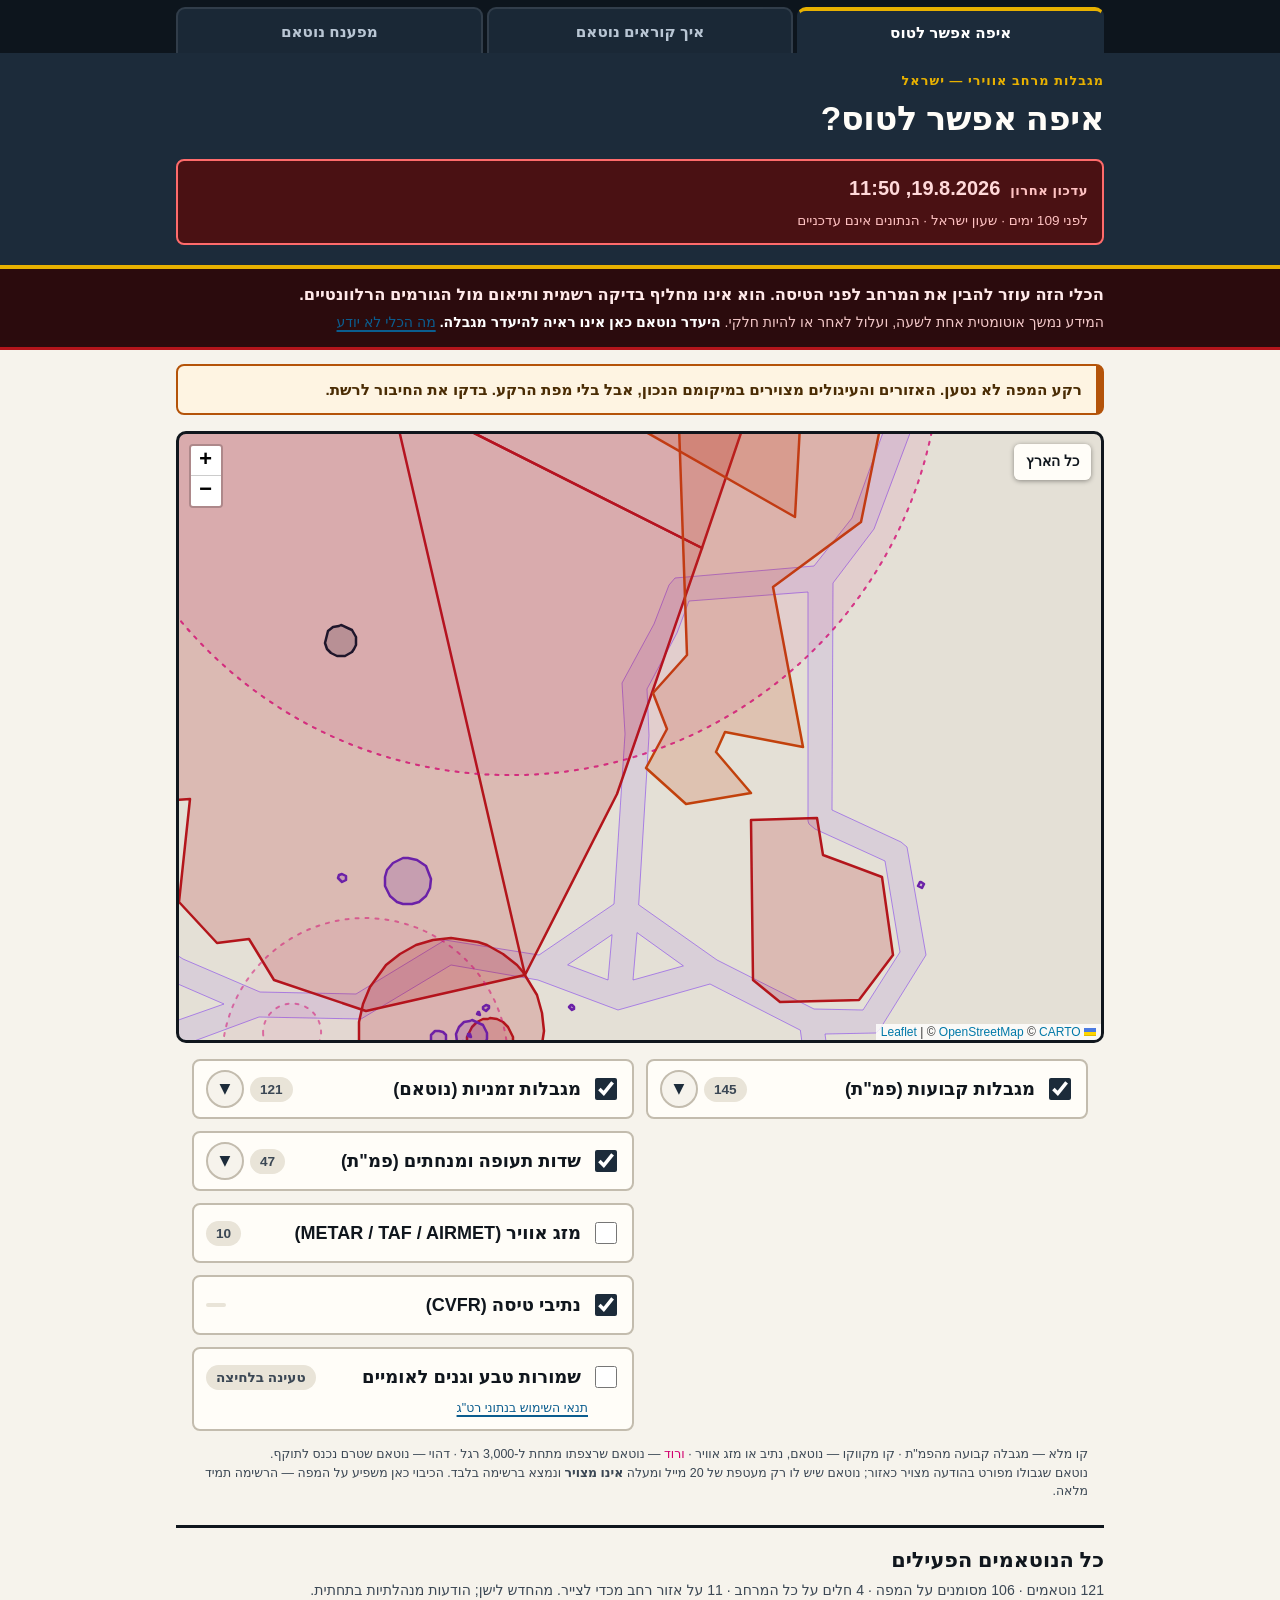
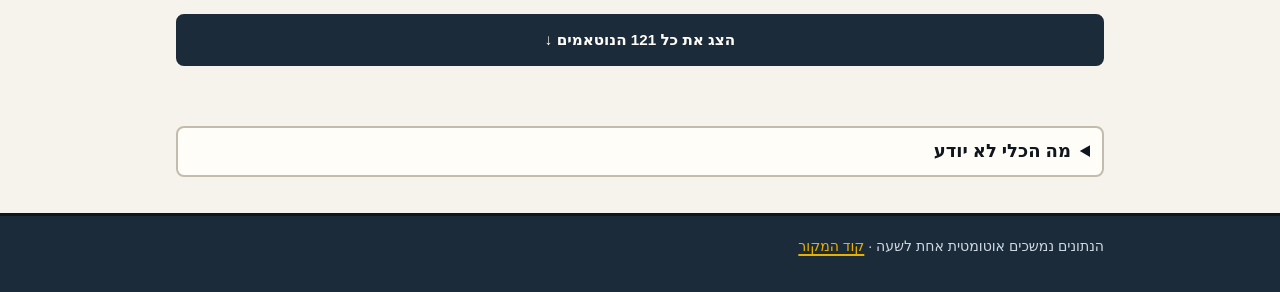
==== commit b42dd6e1: "קישור תנאי השימוש של רט"ג עובר לתוך קופסת השכבה הערת הפער הצהובה מתחת ללוח הבקרה נמחקה, והקרדיט לרט"" ====
--- a/index.html
+++ b/index.html
@@ -88,22 +88,6 @@
         מסתיר מידע, רק את ציורו על המפה.
       -->
       <div class="controls" id="controls" aria-label="שכבות וסינון"></div>
-
-      <!--
-        פער ידוע, ובכוונה כתוב על הדף ולא רק ב-README: האפליקציה של רת"א
-        מציגה גם שמורות טבע וגנים לאומיים, והמפה כאן לא. הסיבה אינה
-        שהם נשכחו — נספח ה' של פרק א-17 מונה אותם בשמם אבל **בלי שום
-        קואורדינטה**, והפמ"ת מפנה לשכבות נפרדות של רט"ג ורת"א. לצייר
-        אותם מהזיכרון היה אומר להמציא גבולות, וזה מסוכן יותר מלהודות
-        שהם חסרים.
-      -->
-      <p class="gap-note">
-        בשכבת השמורות: <strong>הגבולות</strong> הם של רשות הטבע והגנים,
-        ו<strong>הגבהים</strong> מנספח ה' לפמ"ת. ההצמדה נעשית רק בהתאמת
-        שם מדויקת, ולכן <strong>597 מתוך 926</strong> הפוליגונים נושאים
-        גובה; לשאר אין, והם להתמצאות בלבד.
-        <a href="data/ratag-terms.md">תנאי השימוש בנתוני רט"ג</a>.
-      </p>
     </div>
   </section>
 
--- a/assets/style.css
+++ b/assets/style.css
@@ -381,6 +381,19 @@
 
 .ctl__label { flex: 1; font-weight: 700; }
 
+/*
+  קרדיט וקישור לתנאי השימוש של ספק הנתונים, בתוך קופסת השכבה שהם חלים
+  עליה. שורה קטנה ומוזחת עד לתחילת שם השכבה — כך היא נקראת כשייכת
+  לשכבה, ולא כהערה עצמאית שמתחרה בה על תשומת הלב.
+*/
+.ctl__terms {
+  margin: 0 0 4px;
+  /* 22px לתיבת הסימון + 10px של הרווח בשורת המתג. */
+  padding-inline-start: 32px;
+  font-size: 0.78rem;
+  color: var(--ink-soft);
+}
+
 .ctl__body {
   padding: 2px 12px 10px;
   border-top: 1px solid var(--rule);
@@ -507,19 +520,6 @@
   letter-spacing: 0.04em;
   color: var(--ink-soft, #55637a);
   text-transform: none;
-}
-
-/* פער ידוע במפה. לא אזהרה אדומה — אזהרה שלישית ברציפות מאבדת את כוחה —
-   אבל גם לא הערת שוליים אפורה שאיש לא קורא. */
-.gap-note {
-  margin: 12px 0 0;
-  padding: 10px 12px;
-  font-size: 0.86rem;
-  line-height: 1.55;
-  color: var(--ink);
-  background: var(--paper-2);
-  border-inline-start: 6px solid var(--amber);
-  border-radius: 6px;
 }
 
 /* פריט המקרא הוא כפתור: הצבע מסביר, המספר מכמת, הלחיצה מכבה.
@@ -859,9 +859,6 @@
   body { font-size: 18px; }
   .masthead h1 { font-size: 2.1rem; }
   #map { height: 68vh; }
-  /* לוח הבקרה מסדר את עצמו ב-grid, ולכן `map-tools` נשאר טור פשוט:
-     הלוח, ואז הערת הפער מתחתיו. */
-  .gap-note { margin-top: 0; }
   #map { border-radius: 10px; border: 3px solid var(--rule-hard); }
   .map-section { padding-inline: 16px; max-width: 960px; margin-inline: auto; }
 }
